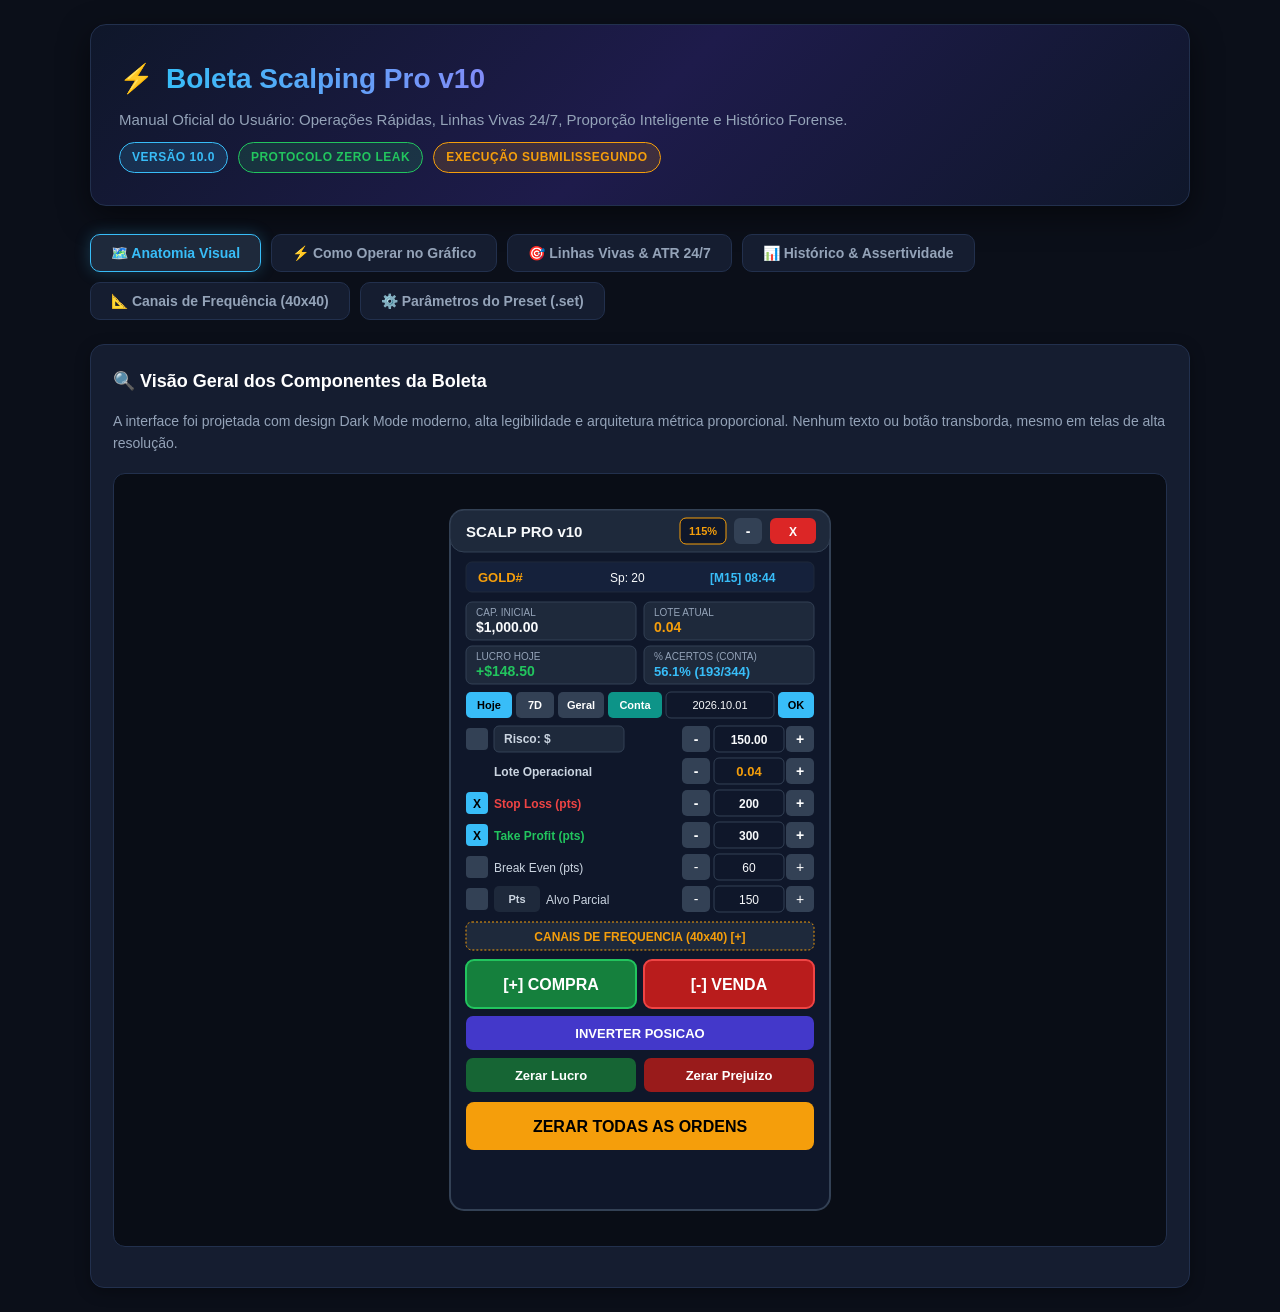
==== BoletaScalping/Boleta_Com_Canais/tutorial_usuario.html @ 2180965c "docs(boleta): manual e tutorial interativo do usuario com mockups e diagramas visuais" ====
<!DOCTYPE html>
<html lang="pt-BR">
<head>
  <meta charset="UTF-8">
  <title>Tutorial do Usuário - Boleta Scalping Pro v10</title>
  <meta name="viewport" content="width=device-width, initial-scale=1.0">
  <style>
    :root {
      --bg: #0b0f19;
      --card-bg: #151d30;
      --card-hover: #1c2742;
      --accent: #38bdf8;
      --accent-glow: rgba(56, 189, 248, 0.25);
      --green: #22c55e;
      --green-glow: rgba(34, 197, 94, 0.25);
      --red: #ef4444;
      --red-glow: rgba(239, 68, 68, 0.25);
      --gold: #f59e0b;
      --gold-glow: rgba(245, 158, 11, 0.25);
      --purple: #a855f7;
      --text-main: #f8fafc;
      --text-sub: #94a3b8;
      --border: #22304d;
      --border-bright: #3b82f6;
    }
    * { box-sizing: border-box; margin: 0; padding: 0; font-family: -apple-system, BlinkMacSystemFont, "Segoe UI", Roboto, Helvetica, Arial, sans-serif; }
    body { background-color: var(--bg); color: var(--text-main); line-height: 1.6; padding: 24px; }
    .container { max-width: 1100px; margin: 0 auto; }
    
    /* Header Principal */
    .hero {
      background: linear-gradient(135deg, #0f172a 0%, #1e1b4b 50%, #0f172a 100%);
      border: 1px solid var(--border);
      border-radius: 16px;
      padding: 32px 28px;
      margin-bottom: 28px;
      box-shadow: 0 10px 30px rgba(0,0,0,0.5);
      display: flex;
      justify-content: space-between;
      align-items: center;
      flex-wrap: wrap;
      gap: 20px;
    }
    .hero-title { font-size: 28px; font-weight: 800; color: #fff; display: flex; align-items: center; gap: 12px; }
    .hero-title span { background: linear-gradient(90deg, #38bdf8, #818cf8); -webkit-background-clip: text; -webkit-text-fill-color: transparent; }
    .hero-badges { display: flex; gap: 10px; flex-wrap: wrap; margin-top: 10px; }
    .badge { font-size: 12px; font-weight: 700; padding: 5px 12px; border-radius: 20px; text-transform: uppercase; letter-spacing: 0.5px; }
    .badge-pro { background: rgba(56, 189, 248, 0.15); color: #38bdf8; border: 1px solid #38bdf8; }
    .badge-safe { background: rgba(34, 197, 94, 0.15); color: #22c55e; border: 1px solid #22c55e; }
    .badge-fast { background: rgba(245, 158, 11, 0.15); color: #f59e0b; border: 1px solid #f59e0b; }
    
    /* Navegacao por Abas */
    .tabs { display: flex; gap: 10px; margin-bottom: 24px; flex-wrap: wrap; }
    .tab-btn {
      background: var(--card-bg);
      color: var(--text-sub);
      border: 1px solid var(--border);
      padding: 10px 20px;
      border-radius: 10px;
      font-size: 14px;
      font-weight: 700;
      cursor: pointer;
      transition: all 0.2s ease;
      display: flex;
      align-items: center;
      gap: 8px;
    }
    .tab-btn:hover { background: var(--card-hover); color: #fff; }
    .tab-btn.active {
      background: #1e293b;
      color: var(--accent);
      border-color: var(--accent);
      box-shadow: 0 0 15px var(--accent-glow);
    }
    
    .tab-content { display: none; }
    .tab-content.active { display: block; animation: fadeIn 0.3s ease; }
    @keyframes fadeIn { from { opacity: 0; transform: translateY(6px); } to { opacity: 1; transform: translateY(0); } }
    
    /* Grid de Cards */
    .grid-2 { display: grid; grid-template-columns: 1fr 1fr; gap: 24px; margin-bottom: 24px; }
    @media (max-width: 880px) { .grid-2 { grid-template-columns: 1fr; } }
    
    .card {
      background: var(--card-bg);
      border: 1px solid var(--border);
      border-radius: 14px;
      padding: 22px;
      box-shadow: 0 4px 15px rgba(0,0,0,0.3);
      position: relative;
    }
    .card-title {
      font-size: 18px;
      font-weight: 700;
      margin-bottom: 14px;
      color: #fff;
      display: flex;
      align-items: center;
      gap: 10px;
    }
    
    /* Callout e Destaques */
    .callout {
      background: rgba(56, 189, 248, 0.08);
      border-left: 4px solid var(--accent);
      padding: 14px 18px;
      border-radius: 0 10px 10px 0;
      margin: 16px 0;
      font-size: 14px;
      color: #e2e8f0;
    }
    .callout.green { background: rgba(34, 197, 94, 0.08); border-left-color: var(--green); }
    .callout.gold { background: rgba(245, 158, 11, 0.08); border-left-color: var(--gold); }
    .callout.red { background: rgba(239, 68, 68, 0.08); border-left-color: var(--red); }
    
    /* Passos numerados */
    .step-list { list-style: none; counter-reset: step-counter; margin-top: 14px; }
    .step-item {
      position: relative;
      padding-left: 44px;
      margin-bottom: 18px;
      font-size: 14px;
      color: #cbd5e1;
    }
    .step-item::before {
      content: counter(step-counter);
      counter-increment: step-counter;
      position: absolute;
      left: 0;
      top: -2px;
      width: 30px;
      height: 30px;
      background: linear-gradient(135deg, #38bdf8, #2563eb);
      color: #000;
      font-weight: 800;
      font-size: 14px;
      border-radius: 50%;
      display: flex;
      align-items: center;
      justify-content: center;
      box-shadow: 0 0 10px var(--accent-glow);
    }
    .step-title { font-weight: 700; color: #fff; font-size: 15px; margin-bottom: 4px; }
    
    /* Diagramas SVG e Mockups */
    .svg-container {
      background: #090d16;
      border: 1px solid var(--border);
      border-radius: 12px;
      padding: 16px;
      display: flex;
      justify-content: center;
      align-items: center;
      margin: 18px 0;
      overflow-x: auto;
    }
    
    /* Tabela de Parametros */
    .param-table {
      width: 100%;
      border-collapse: collapse;
      margin-top: 14px;
      font-size: 13px;
    }
    .param-table th {
      background: #0f172a;
      color: var(--accent);
      text-align: left;
      padding: 12px 14px;
      border: 1px solid var(--border);
      font-weight: 700;
    }
    .param-table td {
      padding: 12px 14px;
      border: 1px solid var(--border);
      color: #cbd5e1;
    }
    .param-table tr:nth-child(even) { background: rgba(255, 255, 255, 0.02); }
    .param-name { font-weight: 700; color: #fff; font-family: monospace; }
    .param-val { color: var(--gold); font-weight: 600; font-family: monospace; }
    
    /* Botoes Ilustrativos */
    .demo-btn {
      display: inline-flex;
      align-items: center;
      justify-content: center;
      padding: 6px 14px;
      border-radius: 6px;
      font-weight: 700;
      font-size: 13px;
      color: #fff;
      cursor: default;
      user-select: none;
      box-shadow: 0 2px 6px rgba(0,0,0,0.3);
    }
    .demo-buy { background: #22c55e; color: #000; }
    .demo-sell { background: #ef4444; color: #fff; }
    .demo-invert { background: #6366f1; color: #fff; }
    .demo-close-all { background: #f59e0b; color: #000; }
    .demo-zoom { background: #1e293b; color: #f59e0b; border: 1px solid #334155; }
    .demo-scope { background: #0d9488; color: #fff; }
  </style>
</head>
<body>
  <div class="container">
    
    <!-- Hero Header -->
    <div class="hero">
      <div>
        <div class="hero-title">⚡ <span>Boleta Scalping Pro v10</span></div>
        <p style="color: var(--text-sub); margin-top: 6px; font-size: 15px;">
          Manual Oficial do Usuário: Operações Rápidas, Linhas Vivas 24/7, Proporção Inteligente e Histórico Forense.
        </p>
        <div class="hero-badges">
          <span class="badge badge-pro">Versão 10.0</span>
          <span class="badge badge-safe">Protocolo Zero Leak</span>
          <span class="badge badge-fast">Execução Submilissegundo</span>
        </div>
      </div>
    </div>

    <!-- Navegacao por Abas -->
    <div class="tabs">
      <button class="tab-btn active" onclick="switchTab(0)">🗺️ Anatomia Visual</button>
      <button class="tab-btn" onclick="switchTab(1)">⚡ Como Operar no Gráfico</button>
      <button class="tab-btn" onclick="switchTab(2)">🎯 Linhas Vivas & ATR 24/7</button>
      <button class="tab-btn" onclick="switchTab(3)">📊 Histórico & Assertividade</button>
      <button class="tab-btn" onclick="switchTab(4)">📐 Canais de Frequência (40x40)</button>
      <button class="tab-btn" onclick="switchTab(5)">⚙️ Parâmetros do Preset (.set)</button>
    </div>

    <!-- ABA 0: ANATOMIA VISUAL DA BOLETA -->
    <div class="tab-content active" id="tab-0">
      <div class="card">
        <div class="card-title">🔍 Visão Geral dos Componentes da Boleta</div>
        <p style="color: var(--text-sub); font-size: 14px; margin-bottom: 16px;">
          A interface foi projetada com design Dark Mode moderno, alta legibilidade e arquitetura métrica proporcional. Nenhum texto ou botão transborda, mesmo em telas de alta resolução.
        </p>

        <!-- SVG Mockup Fiel da Boleta -->
        <div class="svg-container">
          <svg width="420" height="740" viewBox="0 0 420 740" fill="none" xmlns="http://www.w3.org/2000/svg">
            <!-- Painel Fundo -->
            <rect x="20" y="20" width="380" height="700" rx="14" fill="#0f172a" stroke="#334155" stroke-width="2"/>
            
            <!-- 1. Cabecalho -->
            <rect x="20" y="20" width="380" height="42" rx="14" fill="#1e293b" stroke="#334155" stroke-width="1"/>
            <text x="36" y="47" fill="#f8fafc" font-size="15" font-weight="bold">SCALP PRO v10</text>
            <!-- Zoom Button -->
            <rect x="250" y="28" width="46" height="26" rx="6" fill="#0f172a" stroke="#f59e0b" stroke-width="1"/>
            <text x="273" y="45" fill="#f59e0b" font-size="11" font-weight="bold" text-anchor="middle">115%</text>
            <!-- Min Button -->
            <rect x="304" y="28" width="28" height="26" rx="6" fill="#334155"/>
            <text x="318" y="46" fill="#fff" font-size="14" font-weight="bold" text-anchor="middle">-</text>
            <!-- Close Button -->
            <rect x="340" y="28" width="46" height="26" rx="6" fill="#dc2626"/>
            <text x="363" y="46" fill="#fff" font-size="12" font-weight="bold" text-anchor="middle">X</text>
            
            <!-- 2. Faixa de Mercado -->
            <rect x="36" y="72" width="348" height="30" rx="6" fill="#15213b" stroke="#1e293b"/>
            <text x="48" y="92" fill="#f59e0b" font-size="13" font-weight="bold">GOLD#</text>
            <text x="180" y="92" fill="#f8fafc" font-size="12">Sp: 20</text>
            <text x="280" y="92" fill="#38bdf8" font-size="12" font-weight="bold">[M15] 08:44</text>
            
            <!-- 3. Cartoes HUD (4 Metricas) -->
            <!-- Cap Inicial -->
            <rect x="36" y="112" width="170" height="38" rx="6" fill="#1e293b" stroke="#334155"/>
            <text x="46" y="126" fill="#94a3b8" font-size="10">CAP. INICIAL</text>
            <text x="46" y="142" fill="#f8fafc" font-size="14" font-weight="bold">$1,000.00</text>
            <!-- Lote Atual -->
            <rect x="214" y="112" width="170" height="38" rx="6" fill="#1e293b" stroke="#334155"/>
            <text x="224" y="126" fill="#94a3b8" font-size="10">LOTE ATUAL</text>
            <text x="224" y="142" fill="#f59e0b" font-size="14" font-weight="bold">0.04</text>
            <!-- Lucro Hoje -->
            <rect x="36" y="156" width="170" height="38" rx="6" fill="#1e293b" stroke="#334155"/>
            <text x="46" y="170" fill="#94a3b8" font-size="10">LUCRO HOJE</text>
            <text x="46" y="186" fill="#22c55e" font-size="14" font-weight="bold">+$148.50</text>
            <!-- % Acertos -->
            <rect x="214" y="156" width="170" height="38" rx="6" fill="#1e293b" stroke="#334155"/>
            <text x="224" y="170" fill="#94a3b8" font-size="10">% ACERTOS (CONTA)</text>
            <text x="224" y="186" fill="#38bdf8" font-size="13" font-weight="bold">56.1% (193/344)</text>

            <!-- Barra de Selecao de Data & Escopo -->
            <rect x="36" y="202" width="46" height="26" rx="5" fill="#38bdf8"/>
            <text x="59" y="219" fill="#000" font-size="11" font-weight="bold" text-anchor="middle">Hoje</text>
            <rect x="86" y="202" width="38" height="26" rx="5" fill="#334155"/>
            <text x="105" y="219" fill="#fff" font-size="11" font-weight="bold" text-anchor="middle">7D</text>
            <rect x="128" y="202" width="46" height="26" rx="5" fill="#334155"/>
            <text x="151" y="219" fill="#fff" font-size="11" font-weight="bold" text-anchor="middle">Geral</text>
            <rect x="178" y="202" width="54" height="26" rx="5" fill="#0d9488"/>
            <text x="205" y="219" fill="#fff" font-size="11" font-weight="bold" text-anchor="middle">Conta</text>
            <rect x="236" y="202" width="108" height="26" rx="5" fill="#0f172a" stroke="#334155"/>
            <text x="290" y="219" fill="#f8fafc" font-size="11" text-anchor="middle">2026.10.01</text>
            <rect x="348" y="202" width="36" height="26" rx="5" fill="#38bdf8"/>
            <text x="366" y="219" fill="#000" font-size="11" font-weight="bold" text-anchor="middle">OK</text>

            <!-- 4. Risco e Lote -->
            <!-- Risco -->
            <rect x="36" y="238" width="22" height="22" rx="4" fill="#334155"/>
            <rect x="64" y="236" width="130" height="26" rx="5" fill="#1e293b" stroke="#334155"/>
            <text x="74" y="253" fill="#cbd5e1" font-size="12" font-weight="bold">Risco: $</text>
            <rect x="252" y="236" width="28" height="26" rx="5" fill="#334155"/>
            <text x="266" y="254" fill="#fff" font-size="14" font-weight="bold" text-anchor="middle">-</text>
            <rect x="284" y="236" width="70" height="26" rx="5" fill="#0f172a" stroke="#334155"/>
            <text x="319" y="254" fill="#f8fafc" font-size="12" font-weight="bold" text-anchor="middle">150.00</text>
            <rect x="356" y="236" width="28" height="26" rx="5" fill="#334155"/>
            <text x="370" y="254" fill="#fff" font-size="14" font-weight="bold" text-anchor="middle">+</text>

            <!-- Lote -->
            <text x="64" y="286" fill="#cbd5e1" font-size="12" font-weight="bold">Lote Operacional</text>
            <rect x="252" y="268" width="28" height="26" rx="5" fill="#334155"/>
            <text x="266" y="286" fill="#fff" font-size="14" font-weight="bold" text-anchor="middle">-</text>
            <rect x="284" y="268" width="70" height="26" rx="5" fill="#0f172a" stroke="#334155"/>
            <text x="319" y="286" fill="#f59e0b" font-size="13" font-weight="bold" text-anchor="middle">0.04</text>
            <rect x="356" y="268" width="28" height="26" rx="5" fill="#334155"/>
            <text x="370" y="286" fill="#fff" font-size="14" font-weight="bold" text-anchor="middle">+</text>

            <!-- 5. Stop Loss e Take Profit -->
            <!-- SL (200 pts) -->
            <rect x="36" y="302" width="22" height="22" rx="4" fill="#38bdf8"/>
            <text x="47" y="318" fill="#000" font-size="12" font-weight="bold" text-anchor="middle">X</text>
            <text x="64" y="318" fill="#ef4444" font-size="12" font-weight="bold">Stop Loss (pts)</text>
            <rect x="252" y="300" width="28" height="26" rx="5" fill="#334155"/>
            <text x="266" y="318" fill="#fff" font-size="14" font-weight="bold" text-anchor="middle">-</text>
            <rect x="284" y="300" width="70" height="26" rx="5" fill="#0f172a" stroke="#334155"/>
            <text x="319" y="318" fill="#f8fafc" font-size="12" font-weight="bold" text-anchor="middle">200</text>
            <rect x="356" y="300" width="28" height="26" rx="5" fill="#334155"/>
            <text x="370" y="318" fill="#fff" font-size="14" font-weight="bold" text-anchor="middle">+</text>

            <!-- TP (300 pts) -->
            <rect x="36" y="334" width="22" height="22" rx="4" fill="#38bdf8"/>
            <text x="47" y="350" fill="#000" font-size="12" font-weight="bold" text-anchor="middle">X</text>
            <text x="64" y="350" fill="#22c55e" font-size="12" font-weight="bold">Take Profit (pts)</text>
            <rect x="252" y="332" width="28" height="26" rx="5" fill="#334155"/>
            <text x="266" y="350" fill="#fff" font-size="14" font-weight="bold" text-anchor="middle">-</text>
            <rect x="284" y="332" width="70" height="26" rx="5" fill="#0f172a" stroke="#334155"/>
            <text x="319" y="350" fill="#f8fafc" font-size="12" font-weight="bold" text-anchor="middle">300</text>
            <rect x="356" y="332" width="28" height="26" rx="5" fill="#334155"/>
            <text x="370" y="350" fill="#fff" font-size="14" font-weight="bold" text-anchor="middle">+</text>

            <!-- BE e TS -->
            <rect x="36" y="366" width="22" height="22" rx="4" fill="#334155"/>
            <text x="64" y="382" fill="#cbd5e1" font-size="12">Break Even (pts)</text>
            <rect x="252" y="364" width="28" height="26" rx="5" fill="#334155"/>
            <text x="266" y="382" fill="#fff" font-size="14" text-anchor="middle">-</text>
            <rect x="284" y="364" width="70" height="26" rx="5" fill="#0f172a" stroke="#334155"/>
            <text x="319" y="382" fill="#f8fafc" font-size="12" text-anchor="middle">60</text>
            <rect x="356" y="364" width="28" height="26" rx="5" fill="#334155"/>
            <text x="370" y="382" fill="#fff" font-size="14" text-anchor="middle">+</text>

            <!-- Realizacao Parcial -->
            <rect x="36" y="398" width="22" height="22" rx="4" fill="#334155"/>
            <rect x="64" y="396" width="46" height="26" rx="5" fill="#1e293b"/>
            <text x="87" y="413" fill="#cbd5e1" font-size="11" font-weight="bold" text-anchor="middle">Pts</text>
            <text x="116" y="414" fill="#cbd5e1" font-size="12">Alvo Parcial</text>
            <rect x="252" y="396" width="28" height="26" rx="5" fill="#334155"/>
            <text x="266" y="414" fill="#fff" font-size="14" text-anchor="middle">-</text>
            <rect x="284" y="396" width="70" height="26" rx="5" fill="#0f172a" stroke="#334155"/>
            <text x="319" y="414" fill="#f8fafc" font-size="12" text-anchor="middle">150</text>
            <rect x="356" y="396" width="28" height="26" rx="5" fill="#334155"/>
            <text x="370" y="414" fill="#fff" font-size="14" text-anchor="middle">+</text>

            <!-- Canais Expansivel -->
            <rect x="36" y="432" width="348" height="28" rx="6" fill="#1e293b" stroke="#f59e0b" stroke-dasharray="2 2"/>
            <text x="210" y="451" fill="#f59e0b" font-size="12" font-weight="bold" text-anchor="middle">CANAIS DE FREQUENCIA (40x40)  [+]</text>

            <!-- 6. Botoes de Acao -->
            <!-- Compra e Venda -->
            <rect x="36" y="470" width="170" height="48" rx="8" fill="#15803d" stroke="#22c55e" stroke-width="2"/>
            <text x="121" y="500" fill="#ffffff" font-size="16" font-weight="bold" text-anchor="middle">[+] COMPRA</text>

            <rect x="214" y="470" width="170" height="48" rx="8" fill="#b91c1c" stroke="#ef4444" stroke-width="2"/>
            <text x="299" y="500" fill="#ffffff" font-size="16" font-weight="bold" text-anchor="middle">[-] VENDA</text>

            <!-- Inverter Posicao -->
            <rect x="36" y="526" width="348" height="34" rx="7" fill="#4338ca"/>
            <text x="210" y="548" fill="#ffffff" font-size="13" font-weight="bold" text-anchor="middle">INVERTER POSICAO</text>

            <!-- Zerar Lucro / Prejuizo -->
            <rect x="36" y="568" width="170" height="34" rx="7" fill="#166534"/>
            <text x="121" y="590" fill="#ffffff" font-size="13" font-weight="bold" text-anchor="middle">Zerar Lucro</text>

            <rect x="214" y="568" width="170" height="34" rx="7" fill="#991b1b"/>
            <text x="299" y="590" fill="#ffffff" font-size="13" font-weight="bold" text-anchor="middle">Zerar Prejuizo</text>

            <!-- Zerar Todas as Ordens (Rodape) -->
            <rect x="36" y="612" width="348" height="48" rx="8" fill="#f59e0b"/>
            <text x="210" y="642" fill="#000000" font-size="16" font-weight="900" text-anchor="middle">ZERAR TODAS AS ORDENS</text>
          </svg>
        </div>
      </div>
    </div>

    <!-- ABA 1: COMO OPERAR NO GRAFICO -->
    <div class="tab-content" id="tab-1">
      <div class="grid-2">
        <div class="card">
          <div class="card-title">🚀 1. Execução de Ordens em 1 Clique</div>
          <p style="font-size: 14px; color: var(--text-sub); margin-bottom: 12px;">
            A boleta envia ordens imediatamente a mercado com o lote ativo e já preenche automaticamente o Stop Loss e Take Profit configurados.
          </p>
          <ul class="step-list">
            <li class="step-item">
              <div class="step-title">Compra a Mercado</div>
              Clique no botão verde <span class="demo-btn demo-buy">[+] COMPRA</span>. A ordem entra instantaneamente no preço Ask com o SL de 200 pts e TP de 300 pts nativos.
            </li>
            <li class="step-item">
              <div class="step-title">Venda a Mercado</div>
              Clique no botão vermelho <span class="demo-btn demo-sell">[-] VENDA</span>. A ordem entra no preço Bid. As linhas no gráfico são invertidas para monitorar o lucro na descida.
            </li>
            <li class="step-item">
              <div class="step-title">Inverter Posição</div>
              Se você comprou e o mercado virou contra, basta clicar em <span class="demo-btn demo-invert">INVERTER POSICAO</span>. Ele fecha a posição atual e abre uma oposta com o mesmo lote.
            </li>
          </ul>
        </div>

        <div class="card">
          <div class="card-title">🛑 2. Fechamento e Proteção de Saldo</div>
          <p style="font-size: 14px; color: var(--text-sub); margin-bottom: 12px;">
            Controle total sobre posições abertas com botões seletivos de emergência.
          </p>
          <ul class="step-list">
            <li class="step-item">
              <div class="step-title">Zerar Lucro</div>
              Fecha instantaneamente apenas as operações que estão com lucro positivo no momento, mantendo as demais abertas.
            </li>
            <li class="step-item">
              <div class="step-title">Zerar Prejuízo</div>
              Fecha imediatamente apenas as ordens no vermelho para estancar perdas sem mexer nas posições vencedoras.
            </li>
            <li class="step-item">
              <div class="step-title">Zerar Todas as Ordens (Pânico/Proteção)</div>
              O grande botão amarelo <span class="demo-btn demo-close-all">ZERAR TODAS AS ORDENS</span> encerra instantaneamente todas as posições e remove qualquer ordem pendente com segurança.
            </li>
          </ul>
        </div>
      </div>

      <div class="card">
        <div class="card-title">🔍 Como Usar o Botão de Zoom (Proporção)</div>
        <p style="font-size: 14px; color: var(--text-sub); margin-bottom: 12px;">
          Se as letras parecerem pequenas no seu monitor ou se você usa uma tela 2K/4K, não precisa alterar a resolução do Windows:
        </p>
        <div class="callout gold">
          <strong>Clique no botão de Zoom no topo da Boleta:</strong><br>
          Ele exibe a escala atual (ex: <span class="demo-btn demo-zoom">115%</span>). A cada clique, a boleta altera instantaneamente entre:
          <strong>100% (Compacta) ➔ 115% (Confortável) ➔ 130% (Grande) ➔ 150% (Extra Grande) ➔ 100%</strong>.
          Tudo se redimensiona proporcionalmente, mantendo cada letra e botão perfeitamente enquadrados sem vazamento.
        </div>
      </div>
    </div>

    <!-- ABA 2: LINHAS VIVAS & ATR 24/7 -->
    <div class="tab-content" id="tab-2">
      <div class="card">
        <div class="card-title">📈 Linhas Dinâmicas de SL e TP no Gráfico (24/7)</div>
        <p style="font-size: 14px; color: var(--text-sub); margin-bottom: 16px;">
          Diferente das boletas tradicionais que só mostram linhas estáticas depois que a ordem é aberta, a Boleta Scalping Pro v10 desenha as linhas no gráfico <strong>o tempo todo</strong>, acompanhando cada oscilação do preço em tempo real.
        </p>

        <!-- Diagrama SVG das Linhas no Grafico -->
        <div class="svg-container">
          <svg width="680" height="260" viewBox="0 0 680 260" fill="none" xmlns="http://www.w3.org/2000/svg">
            <rect width="680" height="260" fill="#090d16" rx="8"/>
            <!-- Grid linhas de preco -->
            <line x1="40" y1="50" x2="640" y2="50" stroke="#1e293b" stroke-width="1"/>
            <line x1="40" y1="130" x2="640" y2="130" stroke="#1e293b" stroke-width="1"/>
            <line x1="40" y1="210" x2="640" y2="210" stroke="#1e293b" stroke-width="1"/>

            <!-- Linha Take Profit (Verde) -->
            <line x1="40" y1="60" x2="640" y2="60" stroke="#22c55e" stroke-width="2" stroke-dasharray="6 4"/>
            <rect x="520" y="46" width="120" height="24" rx="4" fill="#22c55e"/>
            <text x="580" y="62" fill="#000" font-size="11" font-weight="bold" text-anchor="middle">TP [300 pts]: +$12.00</text>

            <!-- Velas Candlesticks -->
            <!-- Vela 1 Alta -->
            <line x1="120" y1="100" x2="120" y2="170" stroke="#22c55e" stroke-width="2"/>
            <rect x="110" y="115" width="20" height="40" fill="#22c55e"/>
            <!-- Vela 2 Baixa -->
            <line x1="180" y1="110" x2="180" y2="180" stroke="#ef4444" stroke-width="2"/>
            <rect x="170" y="125" width="20" height="45" fill="#ef4444"/>
            <!-- Vela 3 Alta -->
            <line x1="240" y1="95" x2="240" y2="160" stroke="#22c55e" stroke-width="2"/>
            <rect x="230" y="110" width="20" height="35" fill="#22c55e"/>
            <!-- Vela Atual com Preco Atual -->
            <line x1="300" y1="105" x2="300" y2="165" stroke="#22c55e" stroke-width="2"/>
            <rect x="290" y="120" width="20" height="30" fill="#22c55e"/>

            <!-- Linha de Preco Atual (Amarelo) -->
            <line x1="40" y1="135" x2="640" y2="135" stroke="#f59e0b" stroke-width="1" stroke-dasharray="2 2"/>
            <rect x="40" y="123" width="90" height="22" rx="4" fill="#f59e0b"/>
            <text x="85" y="138" fill="#000" font-size="11" font-weight="bold" text-anchor="middle">PREÇO ATUAL</text>

            <!-- Linha Stop Loss (Vermelho) -->
            <line x1="40" y1="195" x2="640" y2="195" stroke="#ef4444" stroke-width="2" stroke-dasharray="6 4"/>
            <rect x="520" y="181" width="120" height="24" rx="4" fill="#ef4444"/>
            <text x="580" y="197" fill="#fff" font-size="11" font-weight="bold" text-anchor="middle">SL [200 pts]: -$8.00</text>
          </svg>
        </div>

        <div class="callout green">
          <strong>Vantagem Operacional do Bracket Móvel Simultâneo:</strong><br>
          Você sempre sabe exatamente onde seu Stop Loss e Take Profit vão cair <strong>antes</strong> de clicar no botão. As etiquetas na lateral mostram a pontuação e o valor em dólar correspondente ao seu lote atual.
        </div>
      </div>

      <div class="card">
        <div class="card-title">⚡ Sugestão Volátil de Alvos com ATR (Média da Volatilidade)</div>
        <p style="font-size: 14px; color: var(--text-sub); margin-bottom: 12px;">
          Se você não quer usar alvos fixos de 200/300 pontos, pode ligar a sugestão por <strong>ATR (Average True Range)</strong> nas configurações:
        </p>
        <div class="callout gold">
          <strong>Como Funciona o Badge ATR:</strong><br>
          A boleta calcula o ATR da vela anterior fechada (zero lookahead). Um botão azul escuro surge no painel exibindo por exemplo:
          <br><br>
          <code style="background: #0f172a; padding: 4px 8px; border-radius: 4px; color: #f59e0b;">ATR: 142 pts | Sug: SL 213 / TP 284 [Aplicar]</code>
          <br><br>
          Ao clicar no botão, os alvos de Stop Loss e Take Profit são imediatamente ajustados para os valores da volatilidade atual do mercado!
        </div>
      </div>
    </div>

    <!-- ABA 3: HISTORICO & ASSERTIVIDADE -->
    <div class="tab-content" id="tab-3">
      <div class="card">
        <div class="card-title">📊 Leitura Forense do Histórico da Conta e % de Acerto</div>
        <p style="font-size: 14px; color: var(--text-sub); margin-bottom: 14px;">
          A boleta possui um motor analítico que audita seu histórico de negociações em tempo real sem distorções de fins de semana ou ordens fantasmas.
        </p>

        <div class="grid-2">
          <div style="background: #0f172a; padding: 18px; border-radius: 10px; border: 1px solid var(--border);">
            <div style="font-size: 12px; color: var(--text-sub); font-weight: bold; margin-bottom: 6px;">MODO CONTA VS ATIVO</div>
            <p style="font-size: 13px; color: #cbd5e1; margin-bottom: 12px;">
              Clique no botão <span class="demo-btn demo-scope">Conta</span> na barra de datas:
            </p>
            <ul style="font-size: 13px; color: #94a3b8; padding-left: 18px;">
              <li><strong style="color: #fff;">Modo Conta:</strong> Mostra o Win Rate e lucro somando todos os ativos que você operou (Ouro, Bitcoin, Moedas).</li>
              <li><strong style="color: #fff;">Modo Ativo:</strong> Filtra somente o histórico do ativo em que a boleta está inserida.</li>
            </ul>
          </div>

          <div style="background: #0f172a; padding: 18px; border-radius: 10px; border: 1px solid var(--border);">
            <div style="font-size: 12px; color: var(--text-sub); font-weight: bold; margin-bottom: 6px;">FILTROS TEMPORAIS RÁPIDOS</div>
            <p style="font-size: 13px; color: #cbd5e1; margin-bottom: 12px;">
              Alterne os períodos com apenas 1 clique:
            </p>
            <ul style="font-size: 13px; color: #94a3b8; padding-left: 18px;">
              <li><strong style="color: #38bdf8;">[Hoje]:</strong> Do início do dia até o segundo atual.</li>
              <li><strong style="color: #fff;">[7D]:</strong> Dos últimos 7 dias corridos.</li>
              <li><strong style="color: #fff;">[Geral]:</strong> Todo o histórico da conta desde o primeiro depósito.</li>
              <li><strong style="color: #f59e0b;">[Data Específica]:</strong> Digite uma data na caixa (ex: <code>2026.10.01</code>) e clique em <strong>OK</strong> para ver sua assertividade daquele dia em diante!</li>
            </ul>
          </div>
        </div>

        <div class="callout green" style="margin-top: 20px;">
          <strong>Exemplo Real na sua Conta:</strong><br>
          Se você operou Bitcoin no sábado e Ouro na sexta-feira, o botão <strong>[Conta]</strong> exibe todos os seus <strong>344 trades</strong> (56.1% de assertividade geral), sem travar quando o pregão do ouro estiver fechado!
        </div>
      </div>
    </div>

    <!-- ABA 4: CANAIS DE FREQUENCIA 40x40 -->
    <div class="tab-content" id="tab-4">
      <div class="card">
        <div class="card-title">📐 Gaveta de Canais de Frequência Manuais (40x40)</div>
        <p style="font-size: 14px; color: var(--text-sub); margin-bottom: 16px;">
          O sistema de projeção de frequência matemática permite marcar um canal de referência no gráfico e projetar até 40 níveis de suporte e resistência simétricos para cima e para baixo.
        </p>

        <!-- Diagrama SVG de Canais -->
        <div class="svg-container">
          <svg width="680" height="240" viewBox="0 0 680 240" fill="none" xmlns="http://www.w3.org/2000/svg">
            <rect width="680" height="240" fill="#090d16" rx="8"/>
            <!-- Linhas Projetadas Cima -->
            <line x1="40" y1="30" x2="640" y2="30" stroke="#38bdf8" stroke-width="1" stroke-dasharray="4 4"/>
            <text x="610" y="24" fill="#38bdf8" font-size="10">Canal +2</text>
            <line x1="40" y1="70" x2="640" y2="70" stroke="#38bdf8" stroke-width="1" stroke-dasharray="4 4"/>
            <text x="610" y="64" fill="#38bdf8" font-size="10">Canal +1</text>

            <!-- 2 Linhas de Referencia Marcadas (Solidas Douradas) -->
            <line x1="40" y1="110" x2="640" y2="110" stroke="#f59e0b" stroke-width="2"/>
            <rect x="50" y="100" width="130" height="20" rx="4" fill="#f59e0b"/>
            <text x="115" y="114" fill="#000" font-size="10" font-weight="bold" text-anchor="middle">LINHA BASE 1 (TOPO)</text>

            <line x1="40" y1="150" x2="640" y2="150" stroke="#f59e0b" stroke-width="2"/>
            <rect x="50" y="140" width="130" height="20" rx="4" fill="#f59e0b"/>
            <text x="115" y="154" fill="#000" font-size="10" font-weight="bold" text-anchor="middle">LINHA BASE 2 (FUNDO)</text>

            <!-- Linhas Projetadas Baixo -->
            <line x1="40" y1="190" x2="640" y2="190" stroke="#818cf8" stroke-width="1" stroke-dasharray="4 4"/>
            <text x="610" y="184" fill="#818cf8" font-size="10">Canal -1</text>
            <line x1="40" y1="230" x2="640" y2="230" stroke="#818cf8" stroke-width="1" stroke-dasharray="4 4"/>
            <text x="610" y="224" fill="#818cf8" font-size="10">Canal -2</text>

            <text x="340" y="134" fill="#ffffff" font-size="12" font-weight="bold" text-anchor="middle">← Amplitude do Canal Base (X pontos) →</text>
          </svg>
        </div>

        <ul class="step-list">
          <li class="step-item">
            <div class="step-title">Passo 1: Clique em "1. Marcar 2 Linhas"</div>
            Aparecerão duas linhas no gráfico. Arraste a linha superior para o topo mais importante e a linha inferior para o fundo de referência.
          </li>
          <li class="step-item">
            <div class="step-title">Passo 2: Clique em "2. Projetar 40 Canais"</div>
            O robô calcula a amplitude em pontos entre as duas linhas e projeta automaticamente 40 canais matemáticos idênticos acima e 40 abaixo.
          </li>
          <li class="step-item">
            <div class="step-title">Ocultar ou Limpar</div>
            Use o botão <strong>Ocultar Linhas</strong> para deixar o gráfico limpo durante o trade sem perder os níveis salvos, ou <strong>Limpar Canais</strong> para reiniciar a marcação.
          </li>
        </ul>
      </div>
    </div>

    <!-- ABA 5: PARAMETROS DO PRESET (.SET) -->
    <div class="tab-content" id="tab-5">
      <div class="card">
        <div class="card-title">⚙️ Tabela Completa de Parâmetros e Configuração Nativa</div>
        <p style="font-size: 14px; color: var(--text-sub); margin-bottom: 14px;">
          Estes são os valores nativos já pré-configurados no robô para você começar a operar sem precisar alterar nada:
        </p>

        <table class="param-table">
          <thead>
            <tr>
              <th>Parâmetro</th>
              <th>Valor Padrão</th>
              <th>Descrição e Comportamento</th>
            </tr>
          </thead>
          <tbody>
            <tr>
              <td class="param-name">InpGuiScale</td>
              <td class="param-val">GUI_SCALE_115</td>
              <td>Tamanho da Boleta: 100% (Compacta), 115% (Médio Confortável), 130% (Grande) ou 150% (Extra Grande).</td>
            </tr>
            <tr>
              <td class="param-name">InpDefaultLot</td>
              <td class="param-val">0.04</td>
              <td>Lote fixo inicial que já vem preenchido na boleta.</td>
            </tr>
            <tr>
              <td class="param-name">InpSLActive / InpDefaultSL</td>
              <td class="param-val">true / 200 pts</td>
              <td>Stop Loss ativado de fábrica com 200 pontos de distância da entrada.</td>
            </tr>
            <tr>
              <td class="param-name">InpTPActive / InpDefaultTP</td>
              <td class="param-val">true / 300 pts</td>
              <td>Take Profit ativado de fábrica com 300 pontos de distância da entrada.</td>
            </tr>
            <tr>
              <td class="param-name">InpRiskCash</td>
              <td class="param-val">150.0</td>
              <td>Valor financeiro de risco pré-setado em $150, iniciando <strong>desmarcado</strong> para uso de lote fixo.</td>
            </tr>
            <tr>
              <td class="param-name">InpLiveSLTPLines</td>
              <td class="param-val">true</td>
              <td>Exibe linhas dinâmicas de SL e TP no gráfico 24 horas por dia.</td>
            </tr>
            <tr>
              <td class="param-name">InpSimultaneousTrailing</td>
              <td class="param-val">true</td>
              <td>Move simultaneamente o TP e o SL acompanhando o preço em tempo real.</td>
            </tr>
            <tr>
              <td class="param-name">InpFilterSymbolOnly</td>
              <td class="param-val">false</td>
              <td>Leitura geral de toda a conta por padrão (false) para calcular o histórico completo de trades.</td>
            </tr>
            <tr>
              <td class="param-name">InpColorLiveTP / SL</td>
              <td class="param-val">Verde / Vermelho</td>
              <td>Cores personalizáveis das linhas visuais de Take Profit e Stop Loss no gráfico.</td>
            </tr>
            <tr>
              <td class="param-name">InpEnableATRAlvos</td>
              <td class="param-val">false</td>
              <td>Cálculo e sugestão volátil de alvos por ATR (inicia desligado).</td>
            </tr>
          </tbody>
        </table>
      </div>
    </div>

  </div>

  <script>
    function switchTab(index) {
      const tabs = document.querySelectorAll('.tab-btn');
      const contents = document.querySelectorAll('.tab-content');
      tabs.forEach((t, i) => {
        if(i === index) t.classList.add('active');
        else t.classList.remove('active');
      });
      contents.forEach((c, i) => {
        if(i === index) c.classList.add('active');
        else c.classList.remove('active');
      });
    }
  </script>
</body>
</html>
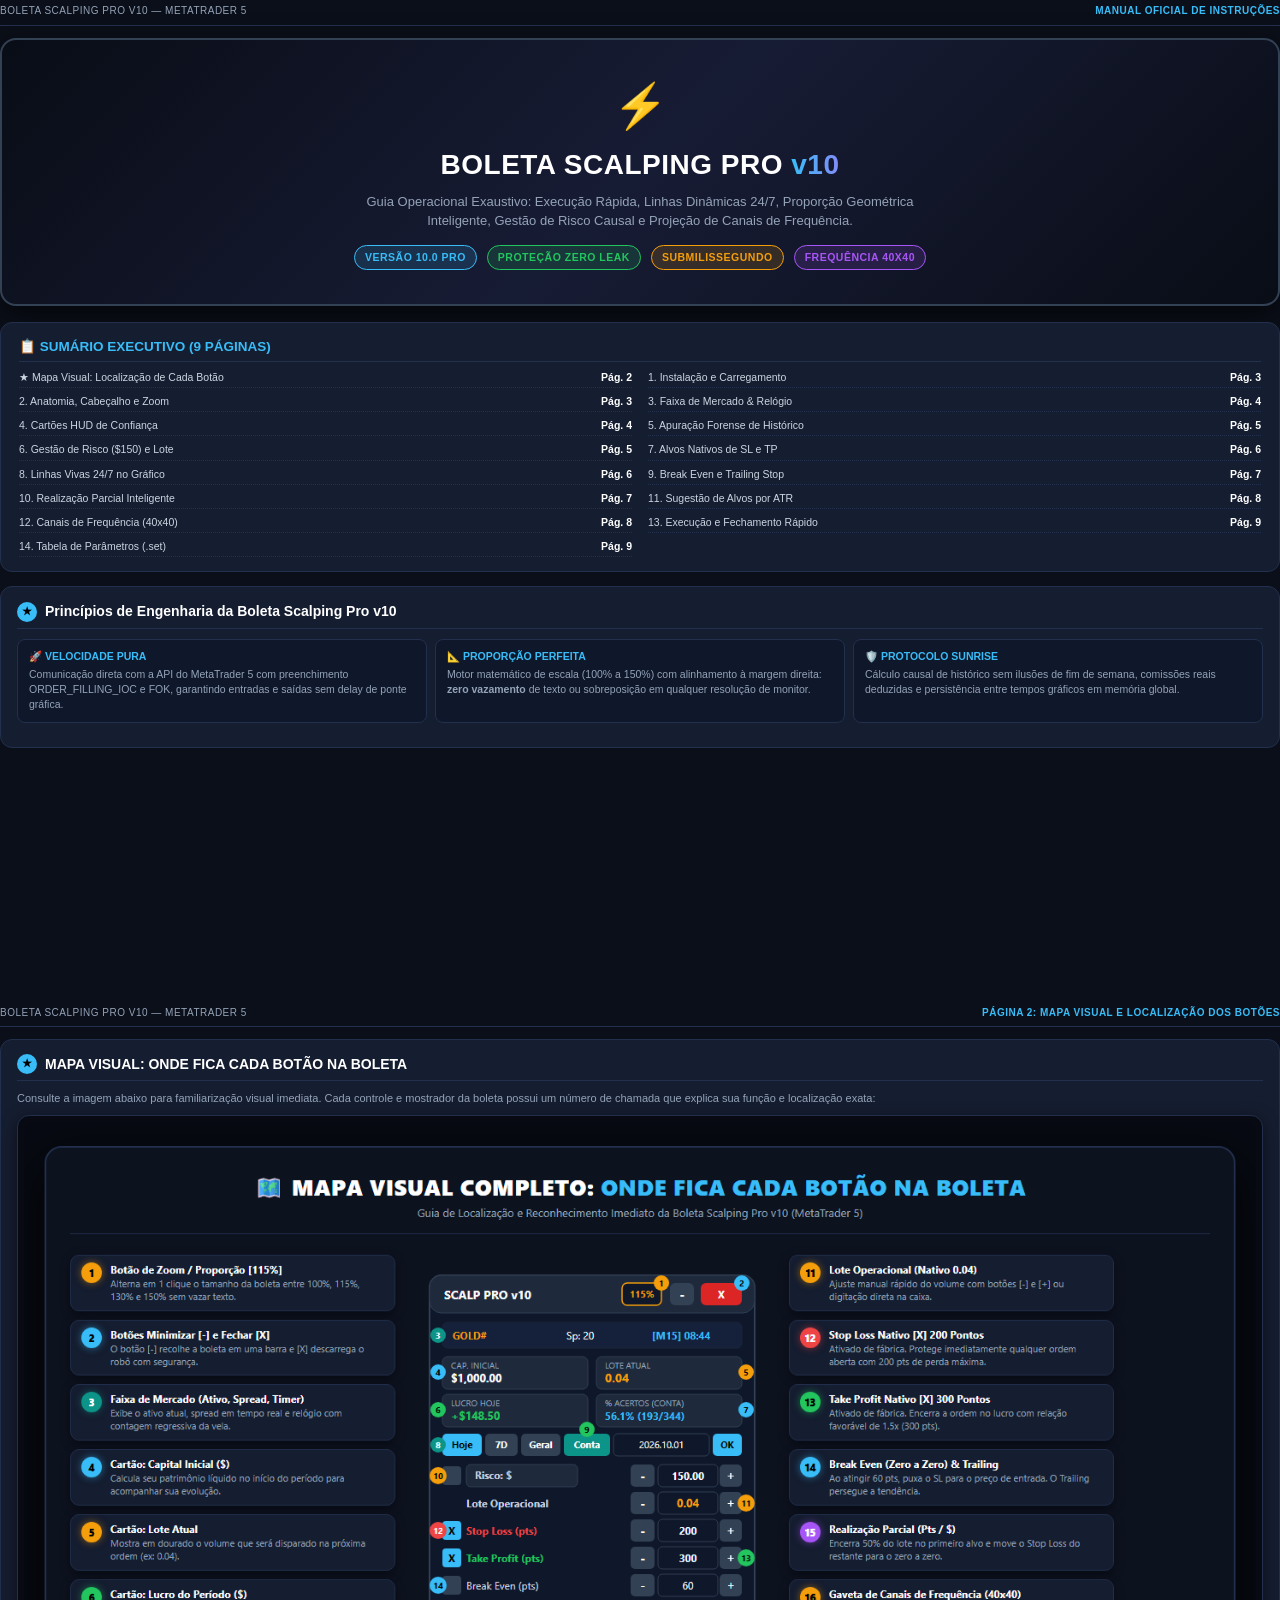
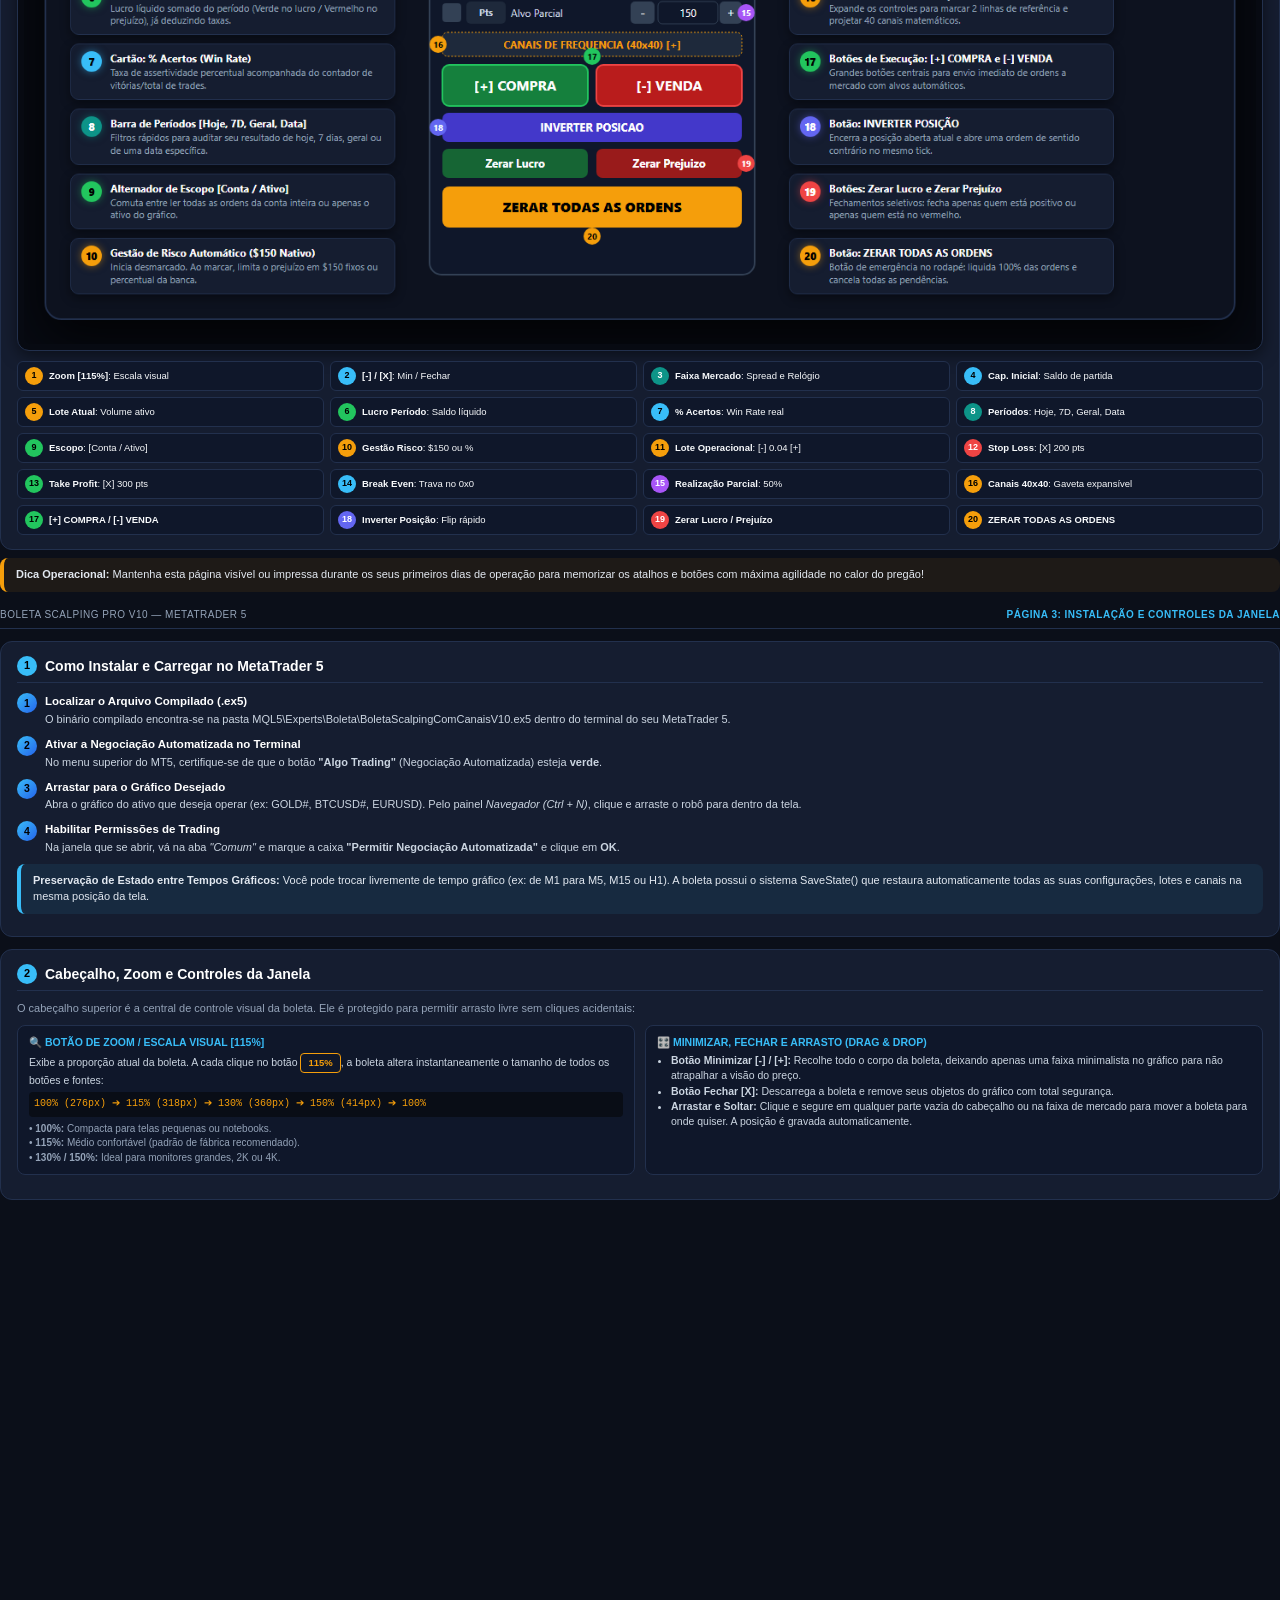
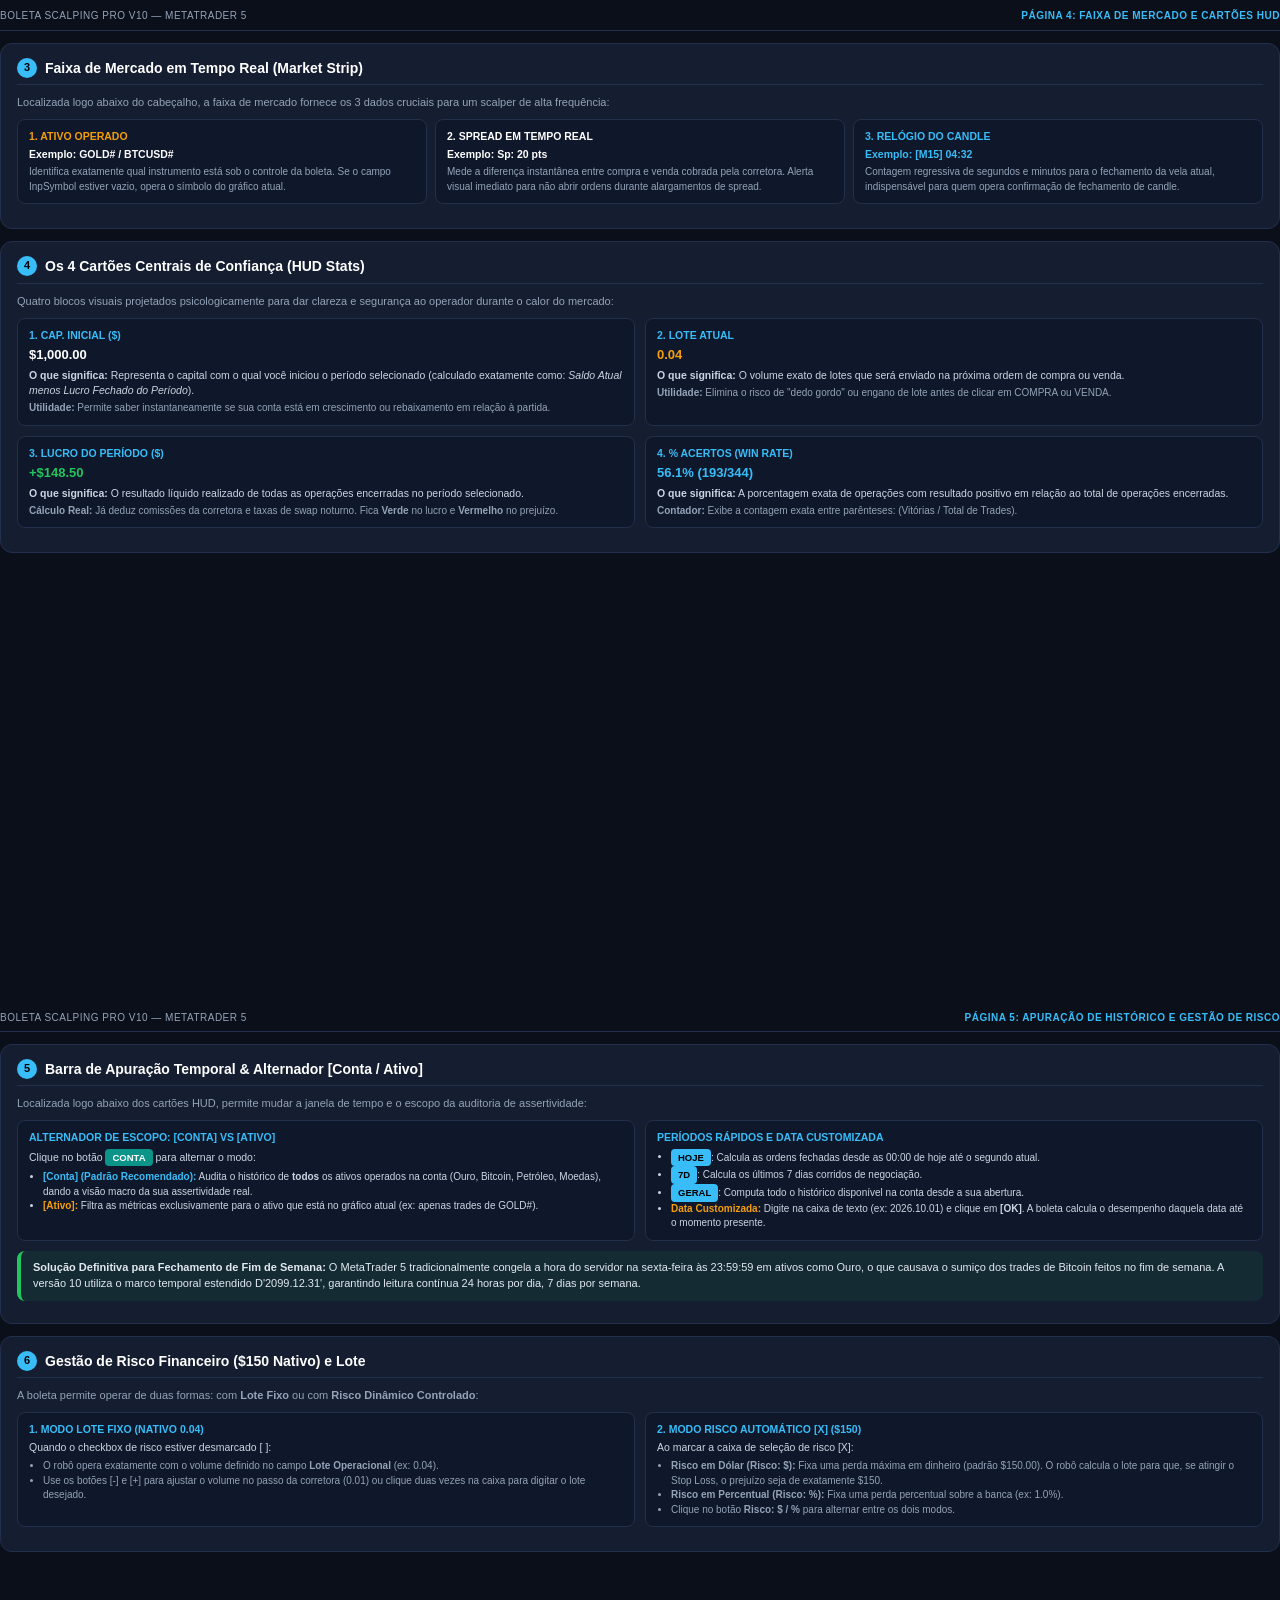
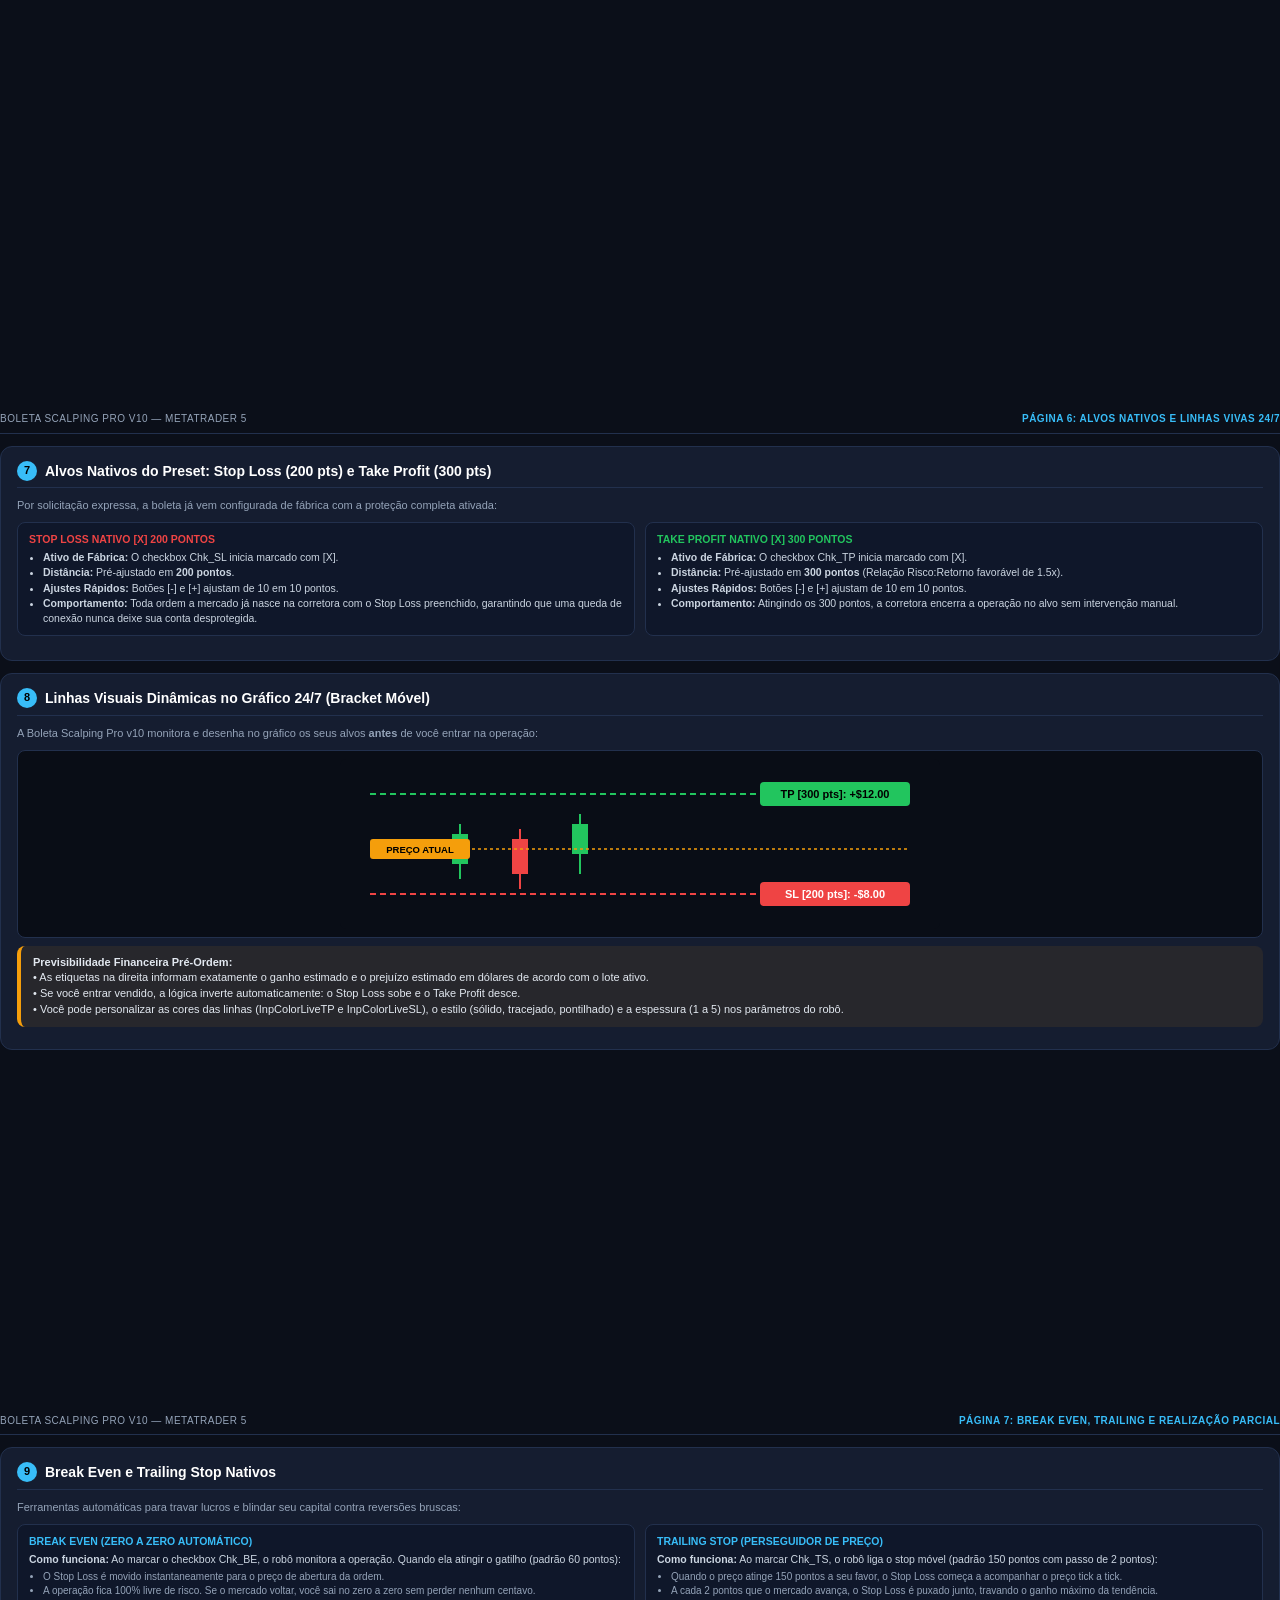
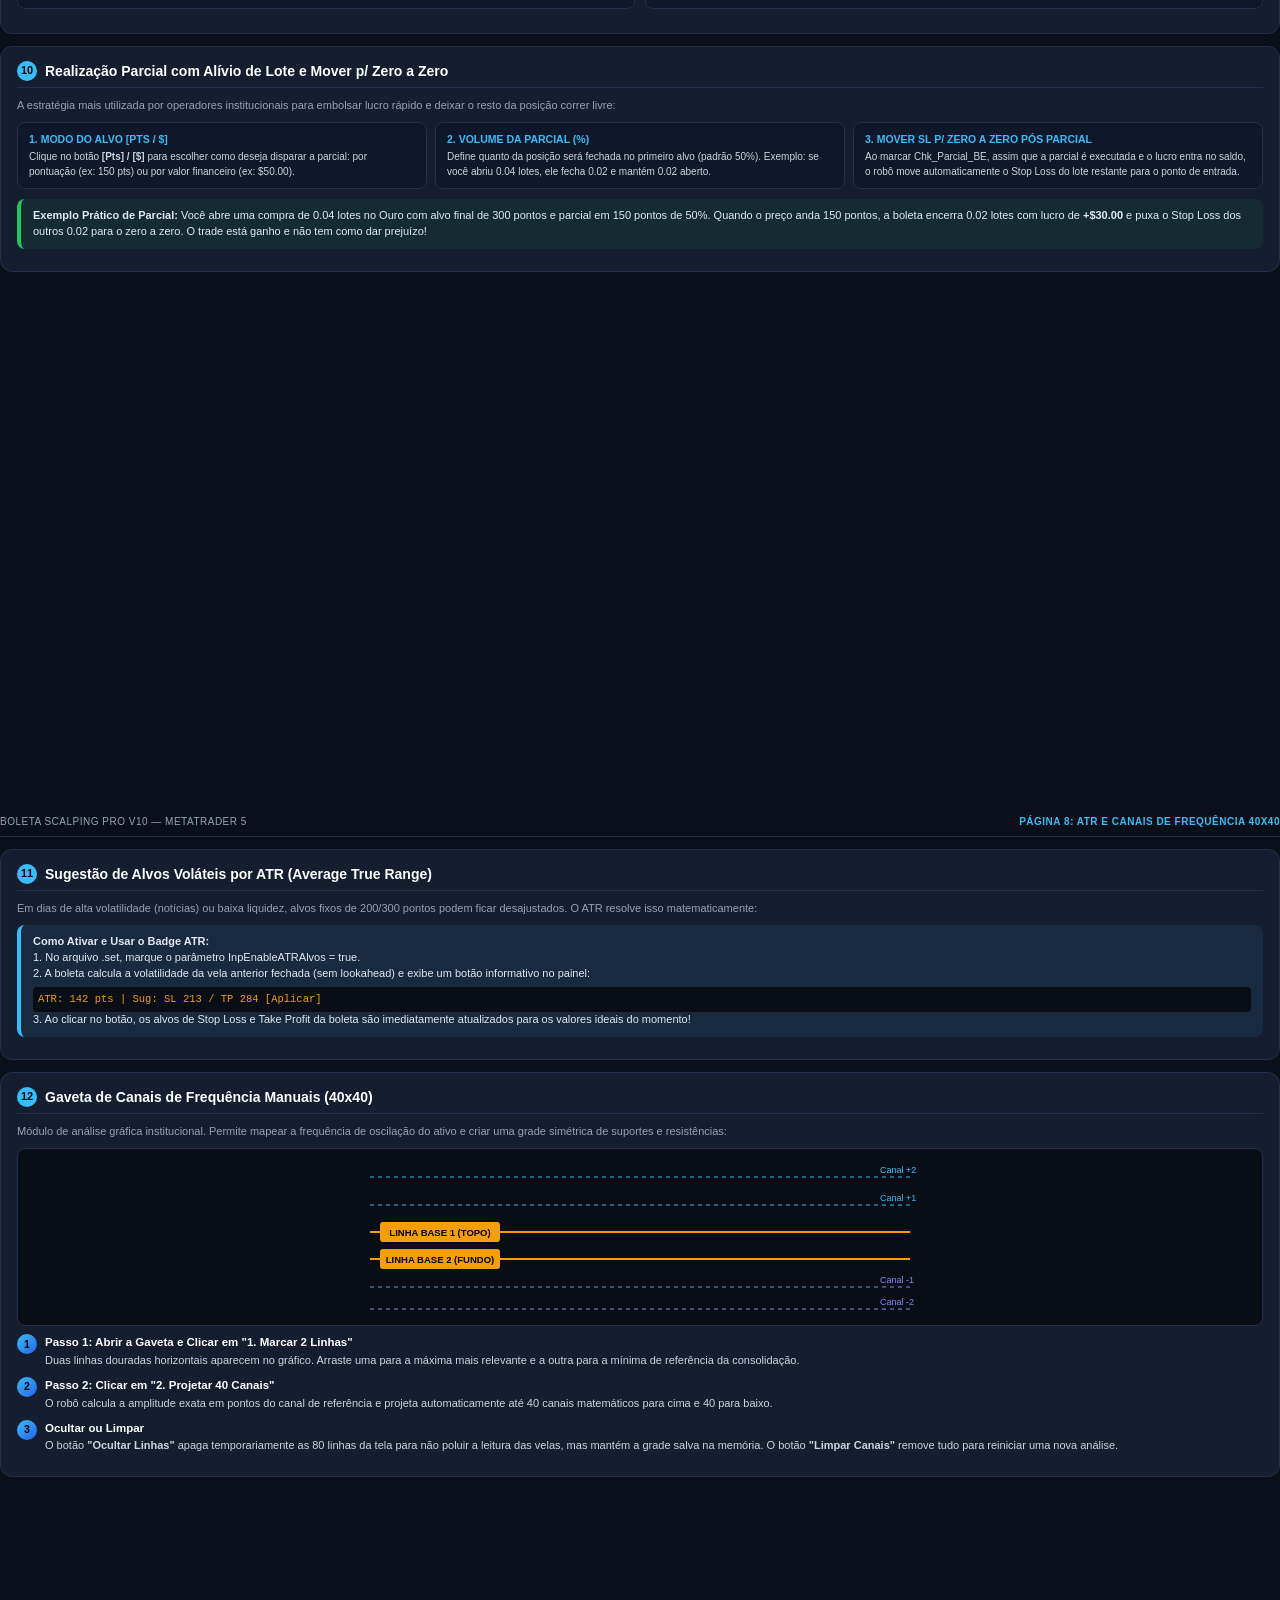
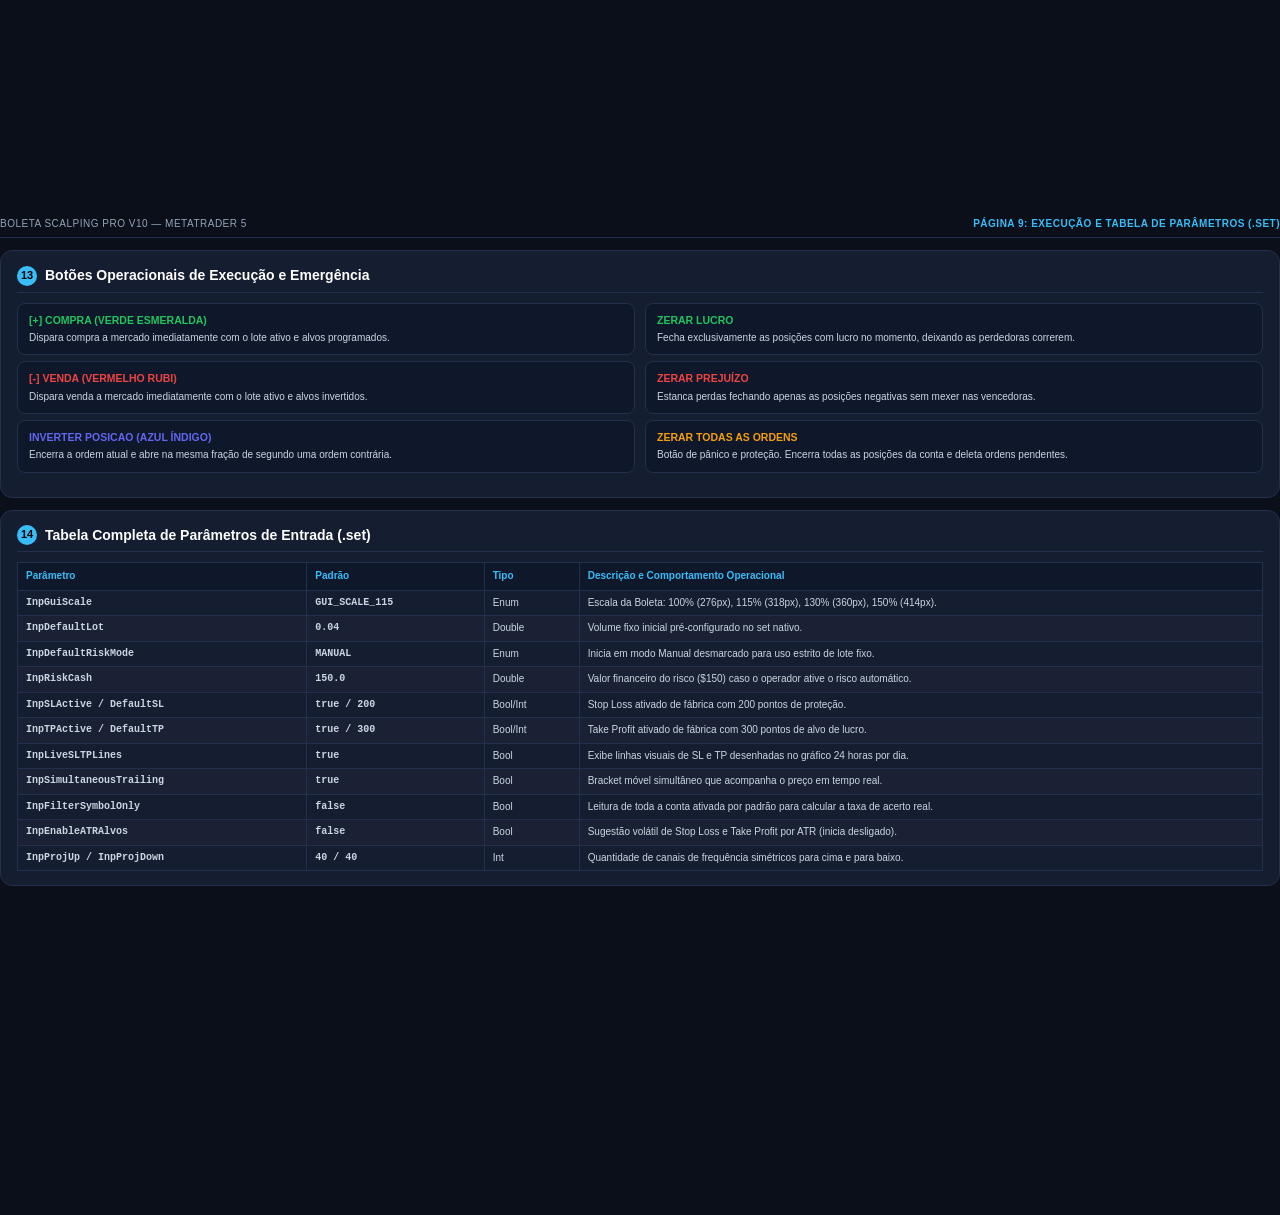
==== commit 2785d01b: "docs(boleta): infografico visual com 20 pins numerados e manual PDF de 9 paginas atualizado" ====
--- a/BoletaScalping/Boleta_Com_Canais/tutorial_usuario.html
+++ b/BoletaScalping/Boleta_Com_Canais/tutorial_usuario.html
@@ -2,707 +2,1059 @@
 <html lang="pt-BR">
 <head>
   <meta charset="UTF-8">
-  <title>Tutorial do Usuário - Boleta Scalping Pro v10</title>
-  <meta name="viewport" content="width=device-width, initial-scale=1.0">
+  <title>Manual Completo e Exaustivo - Boleta Scalping Pro v10</title>
   <style>
+    @page {
+      size: A4;
+      margin: 12mm 12mm 12mm 12mm;
+      @bottom-right {
+        content: counter(page);
+      }
+    }
     :root {
       --bg: #0b0f19;
       --card-bg: #151d30;
-      --card-hover: #1c2742;
+      --card-inner: #0f172a;
       --accent: #38bdf8;
-      --accent-glow: rgba(56, 189, 248, 0.25);
       --green: #22c55e;
-      --green-glow: rgba(34, 197, 94, 0.25);
       --red: #ef4444;
-      --red-glow: rgba(239, 68, 68, 0.25);
       --gold: #f59e0b;
-      --gold-glow: rgba(245, 158, 11, 0.25);
       --purple: #a855f7;
+      --indigo: #6366f1;
+      --teal: #0d9488;
       --text-main: #f8fafc;
       --text-sub: #94a3b8;
       --border: #22304d;
-      --border-bright: #3b82f6;
-    }
-    * { box-sizing: border-box; margin: 0; padding: 0; font-family: -apple-system, BlinkMacSystemFont, "Segoe UI", Roboto, Helvetica, Arial, sans-serif; }
-    body { background-color: var(--bg); color: var(--text-main); line-height: 1.6; padding: 24px; }
-    .container { max-width: 1100px; margin: 0 auto; }
+    }
+    * {
+      box-sizing: border-box;
+      margin: 0;
+      padding: 0;
+      font-family: -apple-system, BlinkMacSystemFont, "Segoe UI", Roboto, Helvetica, Arial, sans-serif;
+      -webkit-print-color-adjust: exact !important;
+      print-color-adjust: exact !important;
+    }
+    body {
+      background-color: #0b0f19;
+      color: #f8fafc;
+      line-height: 1.45;
+      font-size: 11.5px;
+    }
+    .page {
+      padding: 4px 0;
+      page-break-after: always;
+      position: relative;
+      min-height: 265mm;
+    }
+    .page:last-child {
+      page-break-after: avoid;
+    }
     
-    /* Header Principal */
-    .hero {
-      background: linear-gradient(135deg, #0f172a 0%, #1e1b4b 50%, #0f172a 100%);
-      border: 1px solid var(--border);
-      border-radius: 16px;
-      padding: 32px 28px;
-      margin-bottom: 28px;
-      box-shadow: 0 10px 30px rgba(0,0,0,0.5);
+    /* Cabecalho de Pagina */
+    .page-header {
       display: flex;
       justify-content: space-between;
       align-items: center;
-      flex-wrap: wrap;
-      gap: 20px;
-    }
-    .hero-title { font-size: 28px; font-weight: 800; color: #fff; display: flex; align-items: center; gap: 12px; }
-    .hero-title span { background: linear-gradient(90deg, #38bdf8, #818cf8); -webkit-background-clip: text; -webkit-text-fill-color: transparent; }
-    .hero-badges { display: flex; gap: 10px; flex-wrap: wrap; margin-top: 10px; }
-    .badge { font-size: 12px; font-weight: 700; padding: 5px 12px; border-radius: 20px; text-transform: uppercase; letter-spacing: 0.5px; }
-    .badge-pro { background: rgba(56, 189, 248, 0.15); color: #38bdf8; border: 1px solid #38bdf8; }
-    .badge-safe { background: rgba(34, 197, 94, 0.15); color: #22c55e; border: 1px solid #22c55e; }
-    .badge-fast { background: rgba(245, 158, 11, 0.15); color: #f59e0b; border: 1px solid #f59e0b; }
-    
-    /* Navegacao por Abas */
-    .tabs { display: flex; gap: 10px; margin-bottom: 24px; flex-wrap: wrap; }
-    .tab-btn {
-      background: var(--card-bg);
-      color: var(--text-sub);
-      border: 1px solid var(--border);
-      padding: 10px 20px;
-      border-radius: 10px;
+      border-bottom: 1px solid #22304d;
+      padding-bottom: 6px;
+      margin-bottom: 12px;
+      font-size: 10px;
+      color: #94a3b8;
+      text-transform: uppercase;
+      letter-spacing: 0.5px;
+    }
+    .page-header span {
+      color: #38bdf8;
+      font-weight: 700;
+    }
+
+    /* Capa */
+    .cover {
+      background: linear-gradient(135deg, #090d16 0%, #171c35 50%, #090d16 100%);
+      border: 2px solid #334155;
+      border-radius: 16px;
+      padding: 34px 26px;
+      text-align: center;
+      margin-bottom: 16px;
+      box-shadow: 0 10px 30px rgba(0,0,0,0.6);
+    }
+    .cover-icon { font-size: 44px; margin-bottom: 8px; }
+    .cover-title {
+      font-size: 28px;
+      font-weight: 900;
+      color: #fff;
+      letter-spacing: 0.5px;
+      margin-bottom: 6px;
+    }
+    .cover-title span {
+      background: linear-gradient(90deg, #38bdf8, #818cf8);
+      -webkit-background-clip: text;
+      -webkit-text-fill-color: transparent;
+    }
+    .cover-sub {
+      font-size: 13px;
+      color: #94a3b8;
+      max-width: 600px;
+      margin: 0 auto 14px auto;
+      line-height: 1.5;
+    }
+    .cover-badges {
+      display: flex;
+      justify-content: center;
+      gap: 10px;
+      margin-top: 10px;
+    }
+    .badge {
+      font-size: 10.5px;
+      font-weight: 700;
+      padding: 4px 10px;
+      border-radius: 20px;
+      text-transform: uppercase;
+      letter-spacing: 0.5px;
+    }
+    .badge-blue { background: rgba(56, 189, 248, 0.15); color: #38bdf8; border: 1px solid #38bdf8; }
+    .badge-green { background: rgba(34, 197, 94, 0.15); color: #22c55e; border: 1px solid #22c55e; }
+    .badge-gold { background: rgba(245, 158, 11, 0.15); color: #f59e0b; border: 1px solid #f59e0b; }
+    .badge-purple { background: rgba(168, 85, 247, 0.15); color: #a855f7; border: 1px solid #a855f7; }
+
+    /* Sumario */
+    .toc {
+      background: #151d30;
+      border: 1px solid #22304d;
+      border-radius: 12px;
+      padding: 14px 18px;
+      margin-bottom: 14px;
+    }
+    .toc-title {
+      font-size: 13.5px;
+      font-weight: 700;
+      color: #38bdf8;
+      margin-bottom: 8px;
+      border-bottom: 1px solid #22304d;
+      padding-bottom: 4px;
+    }
+    .toc-grid {
+      display: grid;
+      grid-template-columns: 1fr 1fr;
+      gap: 6px 16px;
+      font-size: 10.5px;
+    }
+    .toc-item {
+      display: flex;
+      justify-content: space-between;
+      color: #cbd5e1;
+      border-bottom: 1px dotted #22304d;
+      padding-bottom: 2px;
+    }
+    .toc-item b { color: #fff; }
+
+    /* Cards e Secoes */
+    .section-card {
+      background: #151d30;
+      border: 1px solid #22304d;
+      border-radius: 12px;
+      padding: 14px 16px;
+      margin-bottom: 12px;
+      page-break-inside: avoid;
+    }
+    .section-title {
       font-size: 14px;
-      font-weight: 700;
-      cursor: pointer;
-      transition: all 0.2s ease;
+      font-weight: 800;
+      color: #fff;
       display: flex;
       align-items: center;
       gap: 8px;
-    }
-    .tab-btn:hover { background: var(--card-hover); color: #fff; }
-    .tab-btn.active {
-      background: #1e293b;
-      color: var(--accent);
-      border-color: var(--accent);
-      box-shadow: 0 0 15px var(--accent-glow);
-    }
-    
-    .tab-content { display: none; }
-    .tab-content.active { display: block; animation: fadeIn 0.3s ease; }
-    @keyframes fadeIn { from { opacity: 0; transform: translateY(6px); } to { opacity: 1; transform: translateY(0); } }
-    
-    /* Grid de Cards */
-    .grid-2 { display: grid; grid-template-columns: 1fr 1fr; gap: 24px; margin-bottom: 24px; }
-    @media (max-width: 880px) { .grid-2 { grid-template-columns: 1fr; } }
-    
-    .card {
-      background: var(--card-bg);
-      border: 1px solid var(--border);
-      border-radius: 14px;
-      padding: 22px;
-      box-shadow: 0 4px 15px rgba(0,0,0,0.3);
-      position: relative;
-    }
-    .card-title {
-      font-size: 18px;
+      border-bottom: 1px solid #22304d;
+      padding-bottom: 6px;
+      margin-bottom: 10px;
+    }
+    .section-title span.num {
+      background: #38bdf8;
+      color: #000;
+      width: 20px;
+      height: 20px;
+      border-radius: 50%;
+      display: inline-flex;
+      align-items: center;
+      justify-content: center;
+      font-size: 11px;
+      font-weight: 900;
+    }
+
+    /* Grids */
+    .grid-2 {
+      display: grid;
+      grid-template-columns: 1fr 1fr;
+      gap: 10px;
+      margin-bottom: 10px;
+    }
+    .grid-3 {
+      display: grid;
+      grid-template-columns: 1fr 1fr 1fr;
+      gap: 8px;
+      margin-bottom: 10px;
+    }
+    .subcard {
+      background: #0f172a;
+      border: 1px solid #22304d;
+      border-radius: 8px;
+      padding: 9px 11px;
+    }
+    .subcard-title {
+      font-size: 10.5px;
       font-weight: 700;
-      margin-bottom: 14px;
-      color: #fff;
-      display: flex;
-      align-items: center;
-      gap: 10px;
-    }
-    
-    /* Callout e Destaques */
+      color: #38bdf8;
+      margin-bottom: 3px;
+      text-transform: uppercase;
+    }
+
+    /* Callouts */
     .callout {
-      background: rgba(56, 189, 248, 0.08);
-      border-left: 4px solid var(--accent);
-      padding: 14px 18px;
-      border-radius: 0 10px 10px 0;
-      margin: 16px 0;
-      font-size: 14px;
-      color: #e2e8f0;
-    }
-    .callout.green { background: rgba(34, 197, 94, 0.08); border-left-color: var(--green); }
-    .callout.gold { background: rgba(245, 158, 11, 0.08); border-left-color: var(--gold); }
-    .callout.red { background: rgba(239, 68, 68, 0.08); border-left-color: var(--red); }
-    
-    /* Passos numerados */
-    .step-list { list-style: none; counter-reset: step-counter; margin-top: 14px; }
+      padding: 9px 12px;
+      border-radius: 8px;
+      margin: 8px 0;
+      font-size: 11px;
+      line-height: 1.45;
+    }
+    .callout-blue { background: rgba(56, 189, 248, 0.08); border-left: 4px solid #38bdf8; color: #e2e8f0; }
+    .callout-green { background: rgba(34, 197, 94, 0.08); border-left: 4px solid #22c55e; color: #e2e8f0; }
+    .callout-gold { background: rgba(245, 158, 11, 0.08); border-left: 4px solid #f59e0b; color: #e2e8f0; }
+    .callout-red { background: rgba(239, 68, 68, 0.08); border-left: 4px solid #ef4444; color: #e2e8f0; }
+
+    /* Listas numeradas */
+    .step-list { list-style: none; counter-reset: sc; margin-top: 6px; }
     .step-item {
       position: relative;
-      padding-left: 44px;
-      margin-bottom: 18px;
-      font-size: 14px;
+      padding-left: 28px;
+      margin-bottom: 8px;
+      font-size: 11px;
       color: #cbd5e1;
     }
     .step-item::before {
-      content: counter(step-counter);
-      counter-increment: step-counter;
+      content: counter(sc);
+      counter-increment: sc;
       position: absolute;
       left: 0;
-      top: -2px;
-      width: 30px;
-      height: 30px;
+      top: 0;
+      width: 20px;
+      height: 20px;
       background: linear-gradient(135deg, #38bdf8, #2563eb);
       color: #000;
       font-weight: 800;
-      font-size: 14px;
+      font-size: 10.5px;
       border-radius: 50%;
       display: flex;
       align-items: center;
       justify-content: center;
-      box-shadow: 0 0 10px var(--accent-glow);
-    }
-    .step-title { font-weight: 700; color: #fff; font-size: 15px; margin-bottom: 4px; }
-    
-    /* Diagramas SVG e Mockups */
-    .svg-container {
+    }
+    .step-head { font-weight: 700; color: #fff; font-size: 11.5px; margin-bottom: 2px; }
+
+    /* Botoes Ilustrativos */
+    .btn-pill {
+      display: inline-block;
+      padding: 2px 7px;
+      border-radius: 4px;
+      font-weight: 700;
+      font-size: 9.5px;
+      vertical-align: middle;
+      text-transform: uppercase;
+    }
+    .btn-buy { background: #22c55e; color: #000; }
+    .btn-sell { background: #ef4444; color: #fff; }
+    .btn-invert { background: #6366f1; color: #fff; }
+    .btn-close-all { background: #f59e0b; color: #000; }
+    .btn-zoom { background: #0f172a; color: #f59e0b; border: 1px solid #f59e0b; }
+    .btn-scope { background: #0d9488; color: #fff; }
+    .btn-period { background: #38bdf8; color: #000; }
+
+    /* SVG container */
+    .svg-box {
       background: #090d16;
-      border: 1px solid var(--border);
-      border-radius: 12px;
-      padding: 16px;
+      border: 1px solid #22304d;
+      border-radius: 8px;
+      padding: 8px;
       display: flex;
       justify-content: center;
       align-items: center;
-      margin: 18px 0;
-      overflow-x: auto;
-    }
-    
-    /* Tabela de Parametros */
-    .param-table {
+      margin: 8px 0;
+    }
+
+    /* Tabelas */
+    .table-pro {
       width: 100%;
       border-collapse: collapse;
-      margin-top: 14px;
-      font-size: 13px;
-    }
-    .param-table th {
+      font-size: 10px;
+      margin-top: 6px;
+    }
+    .table-pro th {
       background: #0f172a;
-      color: var(--accent);
+      color: #38bdf8;
       text-align: left;
-      padding: 12px 14px;
-      border: 1px solid var(--border);
+      padding: 6px 8px;
+      border: 1px solid #22304d;
       font-weight: 700;
     }
-    .param-table td {
-      padding: 12px 14px;
-      border: 1px solid var(--border);
+    .table-pro td {
+      padding: 5px 8px;
+      border: 1px solid #22304d;
       color: #cbd5e1;
     }
-    .param-table tr:nth-child(even) { background: rgba(255, 255, 255, 0.02); }
-    .param-name { font-weight: 700; color: #fff; font-family: monospace; }
-    .param-val { color: var(--gold); font-weight: 600; font-family: monospace; }
-    
-    /* Botoes Ilustrativos */
-    .demo-btn {
+    .table-pro tr:nth-child(even) { background: rgba(255, 255, 255, 0.02); }
+    .prop-name { font-weight: 700; color: #fff; font-family: monospace; }
+    .prop-val { color: #f59e0b; font-weight: 600; font-family: monospace; }
+
+    /* Estilos do Mapa Visual na Pagina 2 */
+    .map-img-container {
+      text-align: center;
+      background: #070a12;
+      border: 1px solid #22304d;
+      border-radius: 12px;
+      padding: 6px;
+      margin-bottom: 10px;
+      box-shadow: 0 4px 16px rgba(0,0,0,0.5);
+    }
+    .map-img {
+      max-width: 100%;
+      height: auto;
+      border-radius: 8px;
+      display: block;
+      margin: 0 auto;
+    }
+    .pin-summary-grid {
+      display: grid;
+      grid-template-columns: repeat(4, 1fr);
+      gap: 6px;
+      font-size: 9.5px;
+    }
+    .pin-badge-card {
+      background: #0f172a;
+      border: 1px solid #22304d;
+      border-radius: 6px;
+      padding: 5px 7px;
+      display: flex;
+      align-items: center;
+      gap: 6px;
+    }
+    .pin-num {
+      width: 18px;
+      height: 18px;
+      border-radius: 50%;
       display: inline-flex;
       align-items: center;
       justify-content: center;
-      padding: 6px 14px;
-      border-radius: 6px;
-      font-weight: 700;
-      font-size: 13px;
-      color: #fff;
-      cursor: default;
-      user-select: none;
-      box-shadow: 0 2px 6px rgba(0,0,0,0.3);
-    }
-    .demo-buy { background: #22c55e; color: #000; }
-    .demo-sell { background: #ef4444; color: #fff; }
-    .demo-invert { background: #6366f1; color: #fff; }
-    .demo-close-all { background: #f59e0b; color: #000; }
-    .demo-zoom { background: #1e293b; color: #f59e0b; border: 1px solid #334155; }
-    .demo-scope { background: #0d9488; color: #fff; }
+      font-size: 9px;
+      font-weight: 900;
+      color: #000;
+      flex-shrink: 0;
+    }
   </style>
 </head>
 <body>
-  <div class="container">
-    
-    <!-- Hero Header -->
-    <div class="hero">
-      <div>
-        <div class="hero-title">⚡ <span>Boleta Scalping Pro v10</span></div>
-        <p style="color: var(--text-sub); margin-top: 6px; font-size: 15px;">
-          Manual Oficial do Usuário: Operações Rápidas, Linhas Vivas 24/7, Proporção Inteligente e Histórico Forense.
-        </p>
-        <div class="hero-badges">
-          <span class="badge badge-pro">Versão 10.0</span>
-          <span class="badge badge-safe">Protocolo Zero Leak</span>
-          <span class="badge badge-fast">Execução Submilissegundo</span>
-        </div>
-      </div>
-    </div>
-
-    <!-- Navegacao por Abas -->
-    <div class="tabs">
-      <button class="tab-btn active" onclick="switchTab(0)">🗺️ Anatomia Visual</button>
-      <button class="tab-btn" onclick="switchTab(1)">⚡ Como Operar no Gráfico</button>
-      <button class="tab-btn" onclick="switchTab(2)">🎯 Linhas Vivas & ATR 24/7</button>
-      <button class="tab-btn" onclick="switchTab(3)">📊 Histórico & Assertividade</button>
-      <button class="tab-btn" onclick="switchTab(4)">📐 Canais de Frequência (40x40)</button>
-      <button class="tab-btn" onclick="switchTab(5)">⚙️ Parâmetros do Preset (.set)</button>
-    </div>
-
-    <!-- ABA 0: ANATOMIA VISUAL DA BOLETA -->
-    <div class="tab-content active" id="tab-0">
-      <div class="card">
-        <div class="card-title">🔍 Visão Geral dos Componentes da Boleta</div>
-        <p style="color: var(--text-sub); font-size: 14px; margin-bottom: 16px;">
-          A interface foi projetada com design Dark Mode moderno, alta legibilidade e arquitetura métrica proporcional. Nenhum texto ou botão transborda, mesmo em telas de alta resolução.
-        </p>
-
-        <!-- SVG Mockup Fiel da Boleta -->
-        <div class="svg-container">
-          <svg width="420" height="740" viewBox="0 0 420 740" fill="none" xmlns="http://www.w3.org/2000/svg">
-            <!-- Painel Fundo -->
-            <rect x="20" y="20" width="380" height="700" rx="14" fill="#0f172a" stroke="#334155" stroke-width="2"/>
-            
-            <!-- 1. Cabecalho -->
-            <rect x="20" y="20" width="380" height="42" rx="14" fill="#1e293b" stroke="#334155" stroke-width="1"/>
-            <text x="36" y="47" fill="#f8fafc" font-size="15" font-weight="bold">SCALP PRO v10</text>
-            <!-- Zoom Button -->
-            <rect x="250" y="28" width="46" height="26" rx="6" fill="#0f172a" stroke="#f59e0b" stroke-width="1"/>
-            <text x="273" y="45" fill="#f59e0b" font-size="11" font-weight="bold" text-anchor="middle">115%</text>
-            <!-- Min Button -->
-            <rect x="304" y="28" width="28" height="26" rx="6" fill="#334155"/>
-            <text x="318" y="46" fill="#fff" font-size="14" font-weight="bold" text-anchor="middle">-</text>
-            <!-- Close Button -->
-            <rect x="340" y="28" width="46" height="26" rx="6" fill="#dc2626"/>
-            <text x="363" y="46" fill="#fff" font-size="12" font-weight="bold" text-anchor="middle">X</text>
-            
-            <!-- 2. Faixa de Mercado -->
-            <rect x="36" y="72" width="348" height="30" rx="6" fill="#15213b" stroke="#1e293b"/>
-            <text x="48" y="92" fill="#f59e0b" font-size="13" font-weight="bold">GOLD#</text>
-            <text x="180" y="92" fill="#f8fafc" font-size="12">Sp: 20</text>
-            <text x="280" y="92" fill="#38bdf8" font-size="12" font-weight="bold">[M15] 08:44</text>
-            
-            <!-- 3. Cartoes HUD (4 Metricas) -->
-            <!-- Cap Inicial -->
-            <rect x="36" y="112" width="170" height="38" rx="6" fill="#1e293b" stroke="#334155"/>
-            <text x="46" y="126" fill="#94a3b8" font-size="10">CAP. INICIAL</text>
-            <text x="46" y="142" fill="#f8fafc" font-size="14" font-weight="bold">$1,000.00</text>
-            <!-- Lote Atual -->
-            <rect x="214" y="112" width="170" height="38" rx="6" fill="#1e293b" stroke="#334155"/>
-            <text x="224" y="126" fill="#94a3b8" font-size="10">LOTE ATUAL</text>
-            <text x="224" y="142" fill="#f59e0b" font-size="14" font-weight="bold">0.04</text>
-            <!-- Lucro Hoje -->
-            <rect x="36" y="156" width="170" height="38" rx="6" fill="#1e293b" stroke="#334155"/>
-            <text x="46" y="170" fill="#94a3b8" font-size="10">LUCRO HOJE</text>
-            <text x="46" y="186" fill="#22c55e" font-size="14" font-weight="bold">+$148.50</text>
-            <!-- % Acertos -->
-            <rect x="214" y="156" width="170" height="38" rx="6" fill="#1e293b" stroke="#334155"/>
-            <text x="224" y="170" fill="#94a3b8" font-size="10">% ACERTOS (CONTA)</text>
-            <text x="224" y="186" fill="#38bdf8" font-size="13" font-weight="bold">56.1% (193/344)</text>
-
-            <!-- Barra de Selecao de Data & Escopo -->
-            <rect x="36" y="202" width="46" height="26" rx="5" fill="#38bdf8"/>
-            <text x="59" y="219" fill="#000" font-size="11" font-weight="bold" text-anchor="middle">Hoje</text>
-            <rect x="86" y="202" width="38" height="26" rx="5" fill="#334155"/>
-            <text x="105" y="219" fill="#fff" font-size="11" font-weight="bold" text-anchor="middle">7D</text>
-            <rect x="128" y="202" width="46" height="26" rx="5" fill="#334155"/>
-            <text x="151" y="219" fill="#fff" font-size="11" font-weight="bold" text-anchor="middle">Geral</text>
-            <rect x="178" y="202" width="54" height="26" rx="5" fill="#0d9488"/>
-            <text x="205" y="219" fill="#fff" font-size="11" font-weight="bold" text-anchor="middle">Conta</text>
-            <rect x="236" y="202" width="108" height="26" rx="5" fill="#0f172a" stroke="#334155"/>
-            <text x="290" y="219" fill="#f8fafc" font-size="11" text-anchor="middle">2026.10.01</text>
-            <rect x="348" y="202" width="36" height="26" rx="5" fill="#38bdf8"/>
-            <text x="366" y="219" fill="#000" font-size="11" font-weight="bold" text-anchor="middle">OK</text>
-
-            <!-- 4. Risco e Lote -->
-            <!-- Risco -->
-            <rect x="36" y="238" width="22" height="22" rx="4" fill="#334155"/>
-            <rect x="64" y="236" width="130" height="26" rx="5" fill="#1e293b" stroke="#334155"/>
-            <text x="74" y="253" fill="#cbd5e1" font-size="12" font-weight="bold">Risco: $</text>
-            <rect x="252" y="236" width="28" height="26" rx="5" fill="#334155"/>
-            <text x="266" y="254" fill="#fff" font-size="14" font-weight="bold" text-anchor="middle">-</text>
-            <rect x="284" y="236" width="70" height="26" rx="5" fill="#0f172a" stroke="#334155"/>
-            <text x="319" y="254" fill="#f8fafc" font-size="12" font-weight="bold" text-anchor="middle">150.00</text>
-            <rect x="356" y="236" width="28" height="26" rx="5" fill="#334155"/>
-            <text x="370" y="254" fill="#fff" font-size="14" font-weight="bold" text-anchor="middle">+</text>
-
-            <!-- Lote -->
-            <text x="64" y="286" fill="#cbd5e1" font-size="12" font-weight="bold">Lote Operacional</text>
-            <rect x="252" y="268" width="28" height="26" rx="5" fill="#334155"/>
-            <text x="266" y="286" fill="#fff" font-size="14" font-weight="bold" text-anchor="middle">-</text>
-            <rect x="284" y="268" width="70" height="26" rx="5" fill="#0f172a" stroke="#334155"/>
-            <text x="319" y="286" fill="#f59e0b" font-size="13" font-weight="bold" text-anchor="middle">0.04</text>
-            <rect x="356" y="268" width="28" height="26" rx="5" fill="#334155"/>
-            <text x="370" y="286" fill="#fff" font-size="14" font-weight="bold" text-anchor="middle">+</text>
-
-            <!-- 5. Stop Loss e Take Profit -->
-            <!-- SL (200 pts) -->
-            <rect x="36" y="302" width="22" height="22" rx="4" fill="#38bdf8"/>
-            <text x="47" y="318" fill="#000" font-size="12" font-weight="bold" text-anchor="middle">X</text>
-            <text x="64" y="318" fill="#ef4444" font-size="12" font-weight="bold">Stop Loss (pts)</text>
-            <rect x="252" y="300" width="28" height="26" rx="5" fill="#334155"/>
-            <text x="266" y="318" fill="#fff" font-size="14" font-weight="bold" text-anchor="middle">-</text>
-            <rect x="284" y="300" width="70" height="26" rx="5" fill="#0f172a" stroke="#334155"/>
-            <text x="319" y="318" fill="#f8fafc" font-size="12" font-weight="bold" text-anchor="middle">200</text>
-            <rect x="356" y="300" width="28" height="26" rx="5" fill="#334155"/>
-            <text x="370" y="318" fill="#fff" font-size="14" font-weight="bold" text-anchor="middle">+</text>
-
-            <!-- TP (300 pts) -->
-            <rect x="36" y="334" width="22" height="22" rx="4" fill="#38bdf8"/>
-            <text x="47" y="350" fill="#000" font-size="12" font-weight="bold" text-anchor="middle">X</text>
-            <text x="64" y="350" fill="#22c55e" font-size="12" font-weight="bold">Take Profit (pts)</text>
-            <rect x="252" y="332" width="28" height="26" rx="5" fill="#334155"/>
-            <text x="266" y="350" fill="#fff" font-size="14" font-weight="bold" text-anchor="middle">-</text>
-            <rect x="284" y="332" width="70" height="26" rx="5" fill="#0f172a" stroke="#334155"/>
-            <text x="319" y="350" fill="#f8fafc" font-size="12" font-weight="bold" text-anchor="middle">300</text>
-            <rect x="356" y="332" width="28" height="26" rx="5" fill="#334155"/>
-            <text x="370" y="350" fill="#fff" font-size="14" font-weight="bold" text-anchor="middle">+</text>
-
-            <!-- BE e TS -->
-            <rect x="36" y="366" width="22" height="22" rx="4" fill="#334155"/>
-            <text x="64" y="382" fill="#cbd5e1" font-size="12">Break Even (pts)</text>
-            <rect x="252" y="364" width="28" height="26" rx="5" fill="#334155"/>
-            <text x="266" y="382" fill="#fff" font-size="14" text-anchor="middle">-</text>
-            <rect x="284" y="364" width="70" height="26" rx="5" fill="#0f172a" stroke="#334155"/>
-            <text x="319" y="382" fill="#f8fafc" font-size="12" text-anchor="middle">60</text>
-            <rect x="356" y="364" width="28" height="26" rx="5" fill="#334155"/>
-            <text x="370" y="382" fill="#fff" font-size="14" text-anchor="middle">+</text>
-
-            <!-- Realizacao Parcial -->
-            <rect x="36" y="398" width="22" height="22" rx="4" fill="#334155"/>
-            <rect x="64" y="396" width="46" height="26" rx="5" fill="#1e293b"/>
-            <text x="87" y="413" fill="#cbd5e1" font-size="11" font-weight="bold" text-anchor="middle">Pts</text>
-            <text x="116" y="414" fill="#cbd5e1" font-size="12">Alvo Parcial</text>
-            <rect x="252" y="396" width="28" height="26" rx="5" fill="#334155"/>
-            <text x="266" y="414" fill="#fff" font-size="14" text-anchor="middle">-</text>
-            <rect x="284" y="396" width="70" height="26" rx="5" fill="#0f172a" stroke="#334155"/>
-            <text x="319" y="414" fill="#f8fafc" font-size="12" text-anchor="middle">150</text>
-            <rect x="356" y="396" width="28" height="26" rx="5" fill="#334155"/>
-            <text x="370" y="414" fill="#fff" font-size="14" text-anchor="middle">+</text>
-
-            <!-- Canais Expansivel -->
-            <rect x="36" y="432" width="348" height="28" rx="6" fill="#1e293b" stroke="#f59e0b" stroke-dasharray="2 2"/>
-            <text x="210" y="451" fill="#f59e0b" font-size="12" font-weight="bold" text-anchor="middle">CANAIS DE FREQUENCIA (40x40)  [+]</text>
-
-            <!-- 6. Botoes de Acao -->
-            <!-- Compra e Venda -->
-            <rect x="36" y="470" width="170" height="48" rx="8" fill="#15803d" stroke="#22c55e" stroke-width="2"/>
-            <text x="121" y="500" fill="#ffffff" font-size="16" font-weight="bold" text-anchor="middle">[+] COMPRA</text>
-
-            <rect x="214" y="470" width="170" height="48" rx="8" fill="#b91c1c" stroke="#ef4444" stroke-width="2"/>
-            <text x="299" y="500" fill="#ffffff" font-size="16" font-weight="bold" text-anchor="middle">[-] VENDA</text>
-
-            <!-- Inverter Posicao -->
-            <rect x="36" y="526" width="348" height="34" rx="7" fill="#4338ca"/>
-            <text x="210" y="548" fill="#ffffff" font-size="13" font-weight="bold" text-anchor="middle">INVERTER POSICAO</text>
-
-            <!-- Zerar Lucro / Prejuizo -->
-            <rect x="36" y="568" width="170" height="34" rx="7" fill="#166534"/>
-            <text x="121" y="590" fill="#ffffff" font-size="13" font-weight="bold" text-anchor="middle">Zerar Lucro</text>
-
-            <rect x="214" y="568" width="170" height="34" rx="7" fill="#991b1b"/>
-            <text x="299" y="590" fill="#ffffff" font-size="13" font-weight="bold" text-anchor="middle">Zerar Prejuizo</text>
-
-            <!-- Zerar Todas as Ordens (Rodape) -->
-            <rect x="36" y="612" width="348" height="48" rx="8" fill="#f59e0b"/>
-            <text x="210" y="642" fill="#000000" font-size="16" font-weight="900" text-anchor="middle">ZERAR TODAS AS ORDENS</text>
-          </svg>
-        </div>
-      </div>
-    </div>
-
-    <!-- ABA 1: COMO OPERAR NO GRAFICO -->
-    <div class="tab-content" id="tab-1">
+
+  <!-- ==================== PAGINA 1: CAPA & SUMÁRIO EXECUTIVO ==================== -->
+  <div class="page">
+    <div class="page-header">
+      <div>Boleta Scalping Pro v10 — MetaTrader 5</div>
+      <div><span>Manual Oficial de Instruções</span></div>
+    </div>
+
+    <div class="cover">
+      <div class="cover-icon">⚡</div>
+      <div class="cover-title">BOLETA SCALPING PRO <span>v10</span></div>
+      <div class="cover-sub">
+        Guia Operacional Exaustivo: Execução Rápida, Linhas Dinâmicas 24/7, Proporção Geométrica Inteligente, Gestão de Risco Causal e Projeção de Canais de Frequência.
+      </div>
+      <div class="cover-badges">
+        <span class="badge badge-blue">Versão 10.0 Pro</span>
+        <span class="badge badge-green">Proteção Zero Leak</span>
+        <span class="badge badge-gold">Submilissegundo</span>
+        <span class="badge badge-purple">Frequência 40x40</span>
+      </div>
+    </div>
+
+    <div class="toc">
+      <div class="toc-title">📋 SUMÁRIO EXECUTIVO (9 PÁGINAS)</div>
+      <div class="toc-grid">
+        <div class="toc-item"><span>★ Mapa Visual: Localização de Cada Botão</span> <b>Pág. 2</b></div>
+        <div class="toc-item"><span>1. Instalação e Carregamento</span> <b>Pág. 3</b></div>
+        <div class="toc-item"><span>2. Anatomia, Cabeçalho e Zoom</span> <b>Pág. 3</b></div>
+        <div class="toc-item"><span>3. Faixa de Mercado & Relógio</span> <b>Pág. 4</b></div>
+        <div class="toc-item"><span>4. Cartões HUD de Confiança</span> <b>Pág. 4</b></div>
+        <div class="toc-item"><span>5. Apuração Forense de Histórico</span> <b>Pág. 5</b></div>
+        <div class="toc-item"><span>6. Gestão de Risco ($150) e Lote</span> <b>Pág. 5</b></div>
+        <div class="toc-item"><span>7. Alvos Nativos de SL e TP</span> <b>Pág. 6</b></div>
+        <div class="toc-item"><span>8. Linhas Vivas 24/7 no Gráfico</span> <b>Pág. 6</b></div>
+        <div class="toc-item"><span>9. Break Even e Trailing Stop</span> <b>Pág. 7</b></div>
+        <div class="toc-item"><span>10. Realização Parcial Inteligente</span> <b>Pág. 7</b></div>
+        <div class="toc-item"><span>11. Sugestão de Alvos por ATR</span> <b>Pág. 8</b></div>
+        <div class="toc-item"><span>12. Canais de Frequência (40x40)</span> <b>Pág. 8</b></div>
+        <div class="toc-item"><span>13. Execução e Fechamento Rápido</span> <b>Pág. 9</b></div>
+        <div class="toc-item"><span>14. Tabela de Parâmetros (.set)</span> <b>Pág. 9</b></div>
+      </div>
+    </div>
+
+    <div class="section-card">
+      <div class="section-title"><span class="num">★</span> Princípios de Engenharia da Boleta Scalping Pro v10</div>
+      <div class="grid-3">
+        <div class="subcard">
+          <div class="subcard-title">🚀 Velocidade Pura</div>
+          <p style="font-size: 10.5px; color: #94a3b8;">
+            Comunicação direta com a API do MetaTrader 5 com preenchimento <code>ORDER_FILLING_IOC</code> e <code>FOK</code>, garantindo entradas e saídas sem delay de ponte gráfica.
+          </p>
+        </div>
+        <div class="subcard">
+          <div class="subcard-title">📐 Proporção Perfeita</div>
+          <p style="font-size: 10.5px; color: #94a3b8;">
+            Motor matemático de escala (100% a 150%) com alinhamento à margem direita: <strong>zero vazamento</strong> de texto ou sobreposição em qualquer resolução de monitor.
+          </p>
+        </div>
+        <div class="subcard">
+          <div class="subcard-title">🛡️ Protocolo Sunrise</div>
+          <p style="font-size: 10.5px; color: #94a3b8;">
+            Cálculo causal de histórico sem ilusões de fim de semana, comissões reais deduzidas e persistência entre tempos gráficos em memória global.
+          </p>
+        </div>
+      </div>
+    </div>
+  </div>
+
+  <!-- ==================== PAGINA 2: MAPA VISUAL COMPLETO ==================== -->
+  <div class="page">
+    <div class="page-header">
+      <div>Boleta Scalping Pro v10 — MetaTrader 5</div>
+      <div><span>Página 2: Mapa Visual e Localização dos Botões</span></div>
+    </div>
+
+    <div class="section-card" style="margin-bottom: 8px;">
+      <div class="section-title"><span class="num">★</span> MAPA VISUAL: ONDE FICA CADA BOTÃO NA BOLETA</div>
+      <p style="font-size: 11px; color: #94a3b8; margin-bottom: 8px;">
+        Consulte a imagem abaixo para familiarização visual imediata. Cada controle e mostrador da boleta possui um número de chamada que explica sua função e localização exata:
+      </p>
+
+      <!-- Imagem Mapeada da Boleta com Pins 1 a 20 -->
+      <div class="map-img-container">
+        <img src="[data-uri]